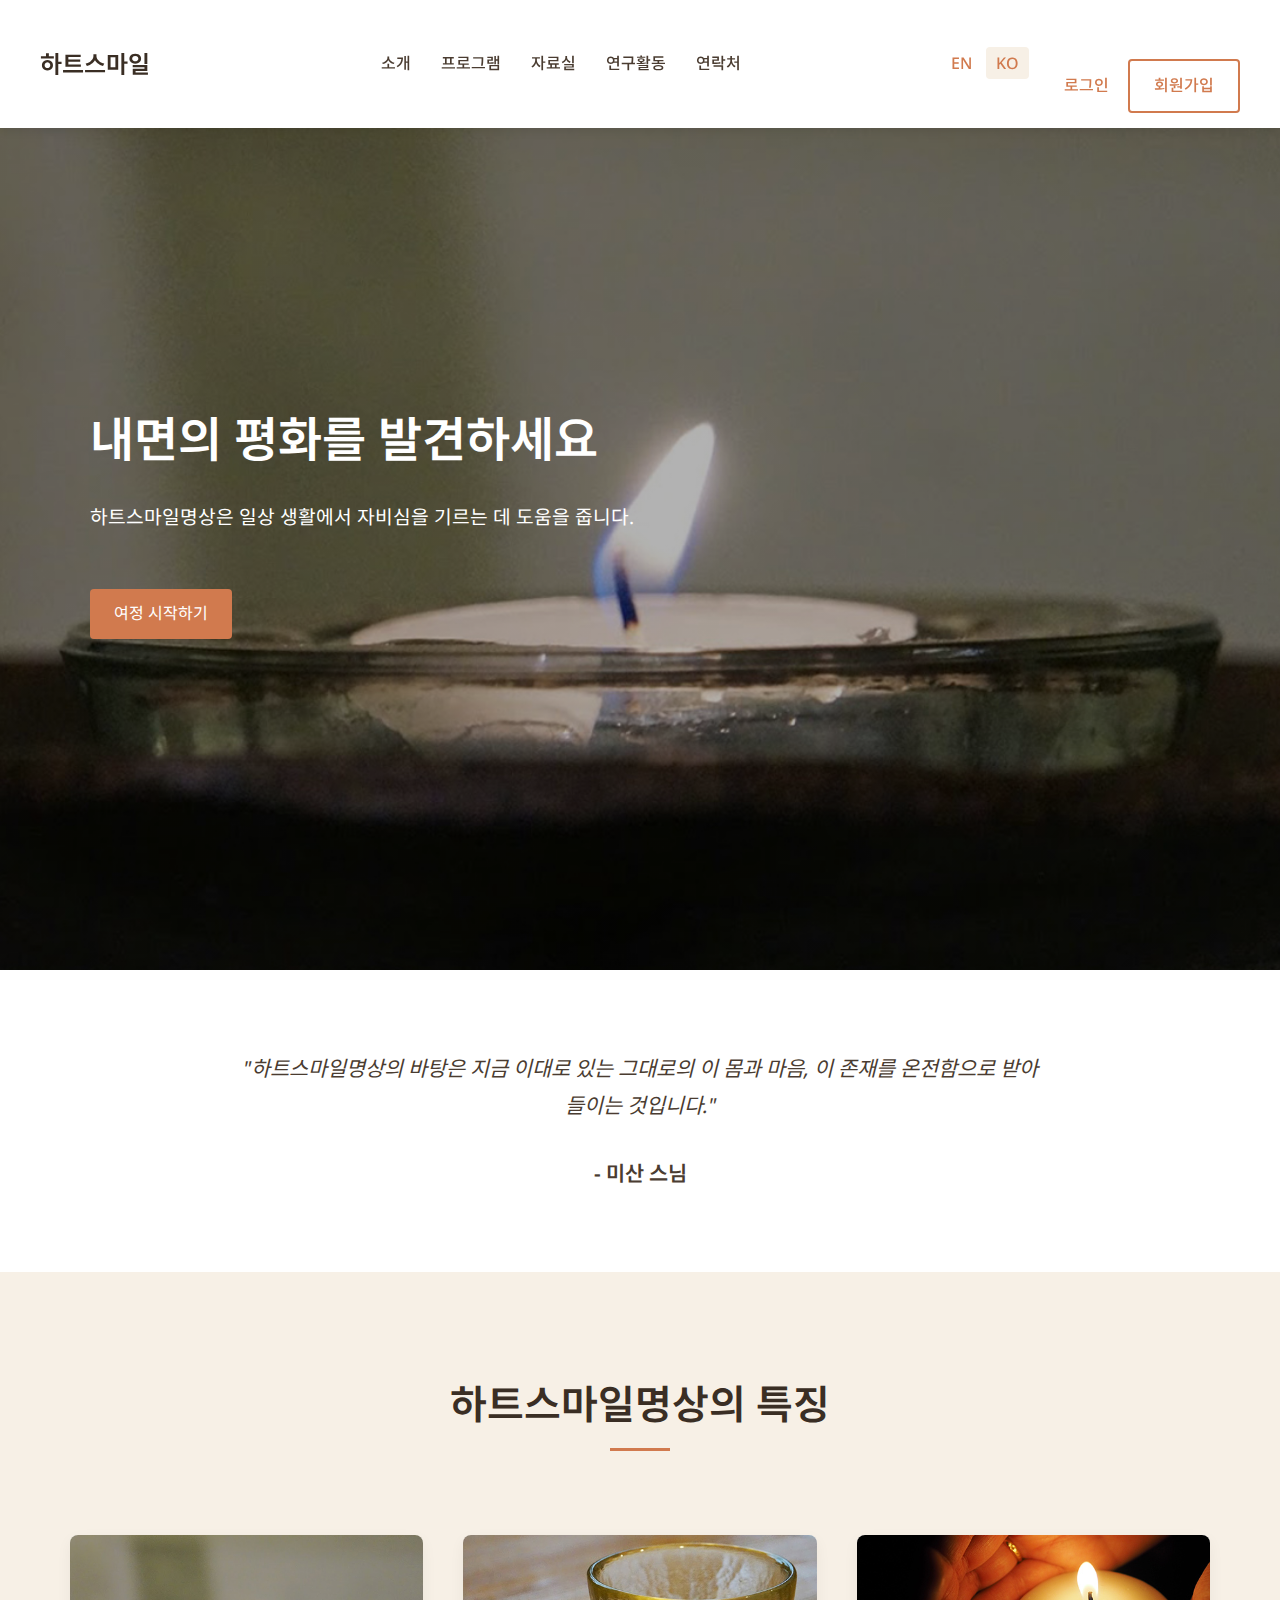
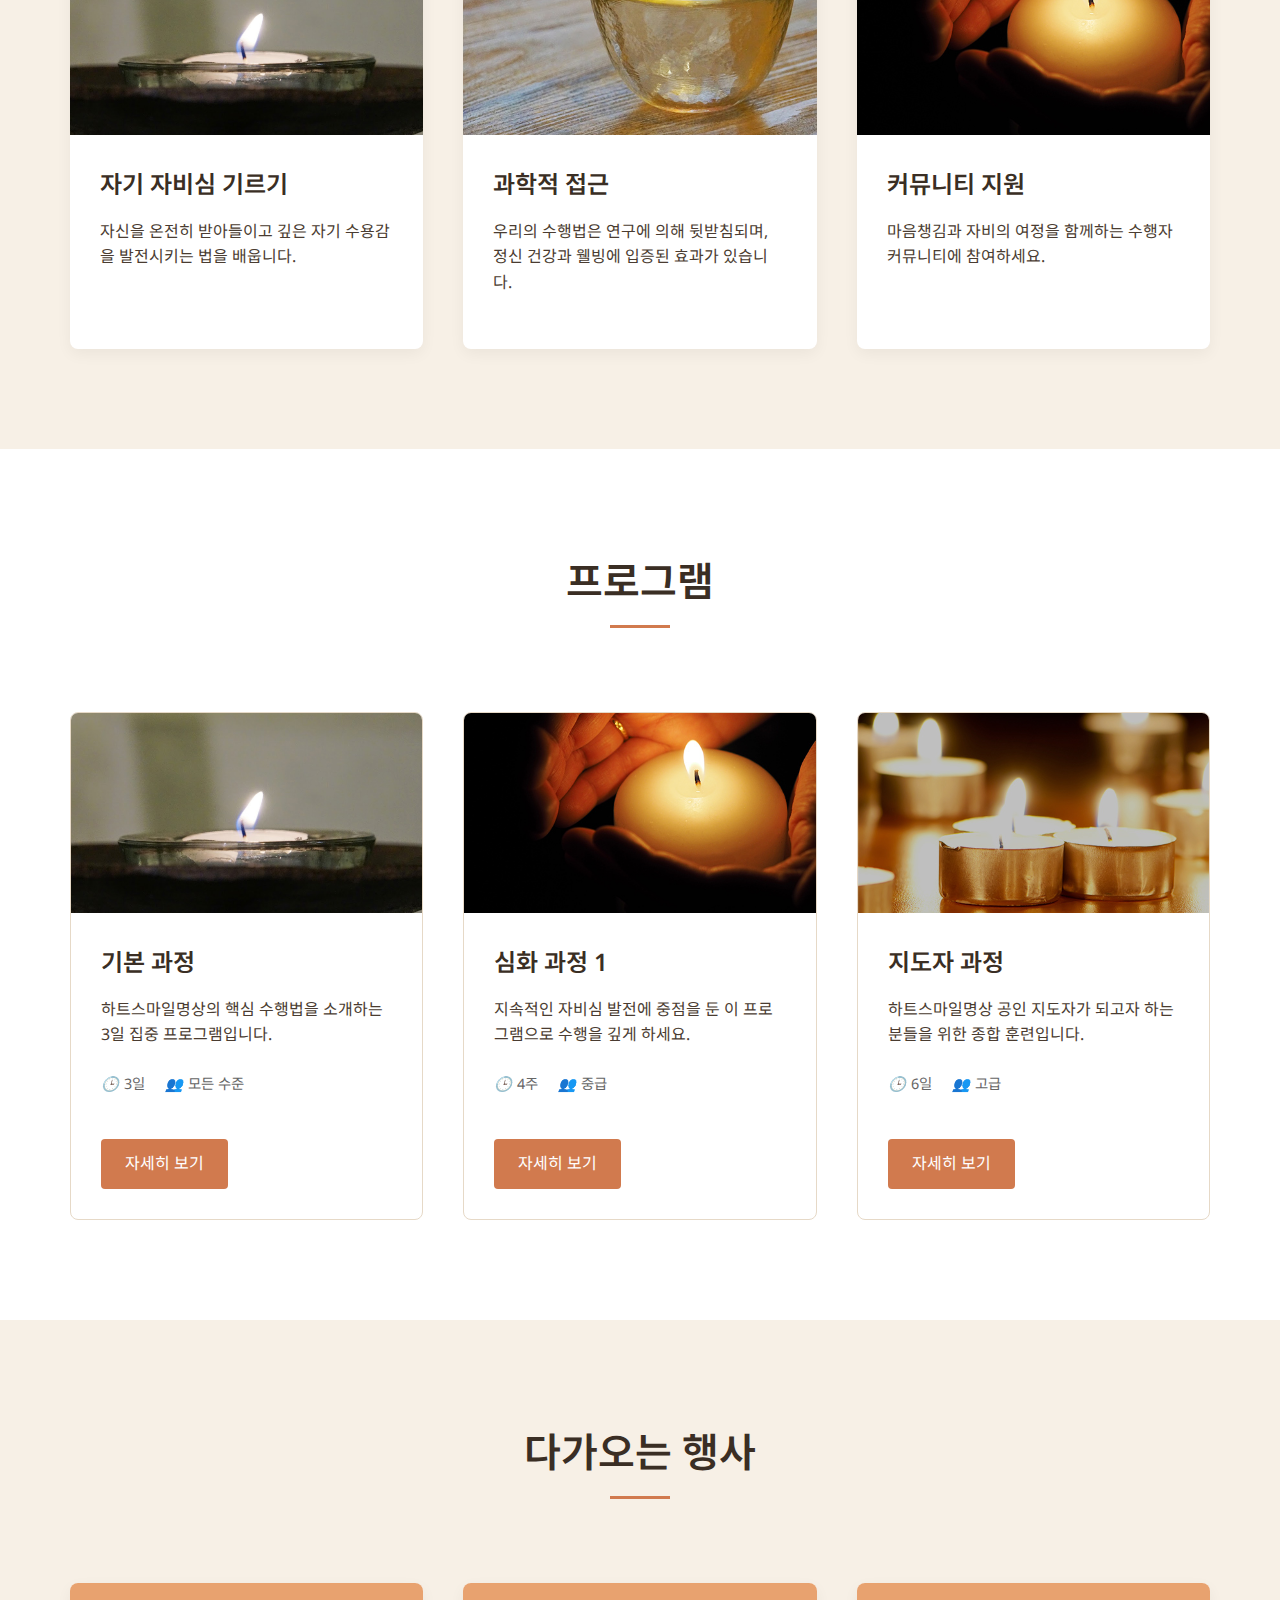
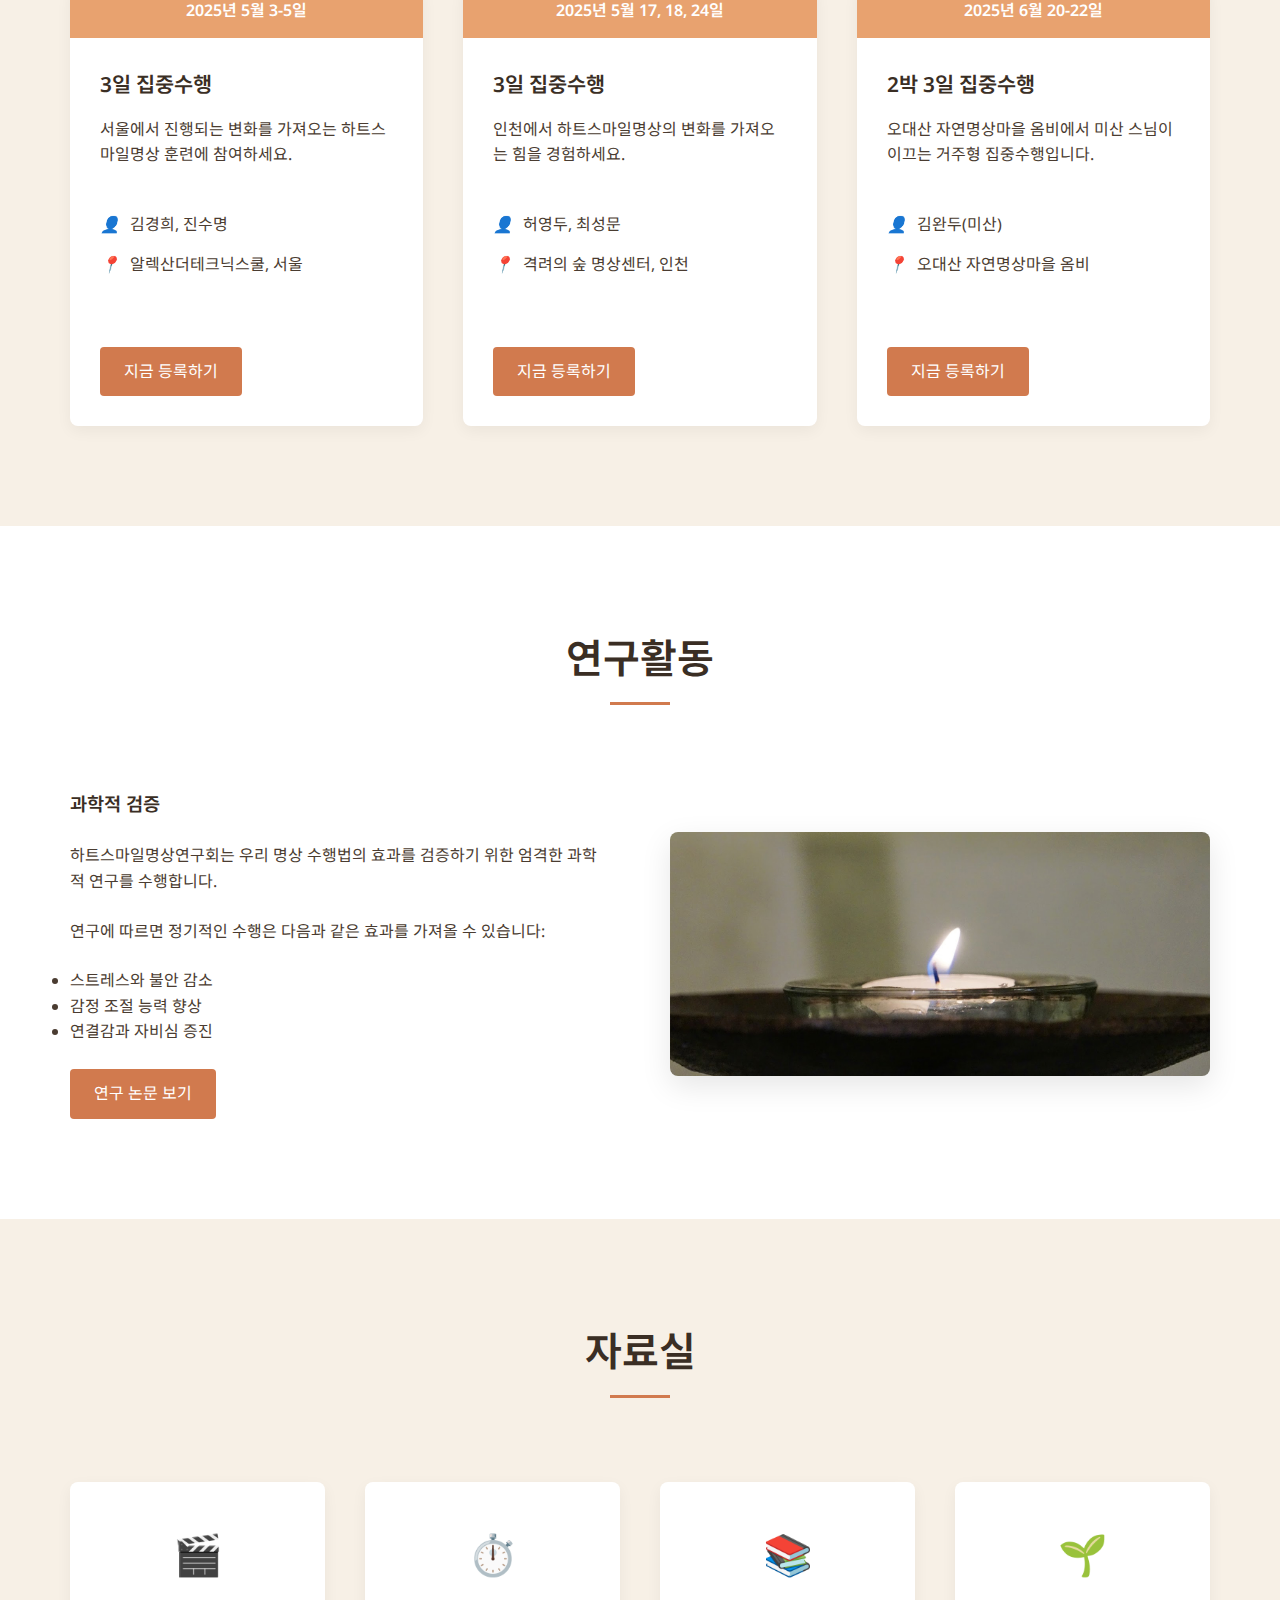
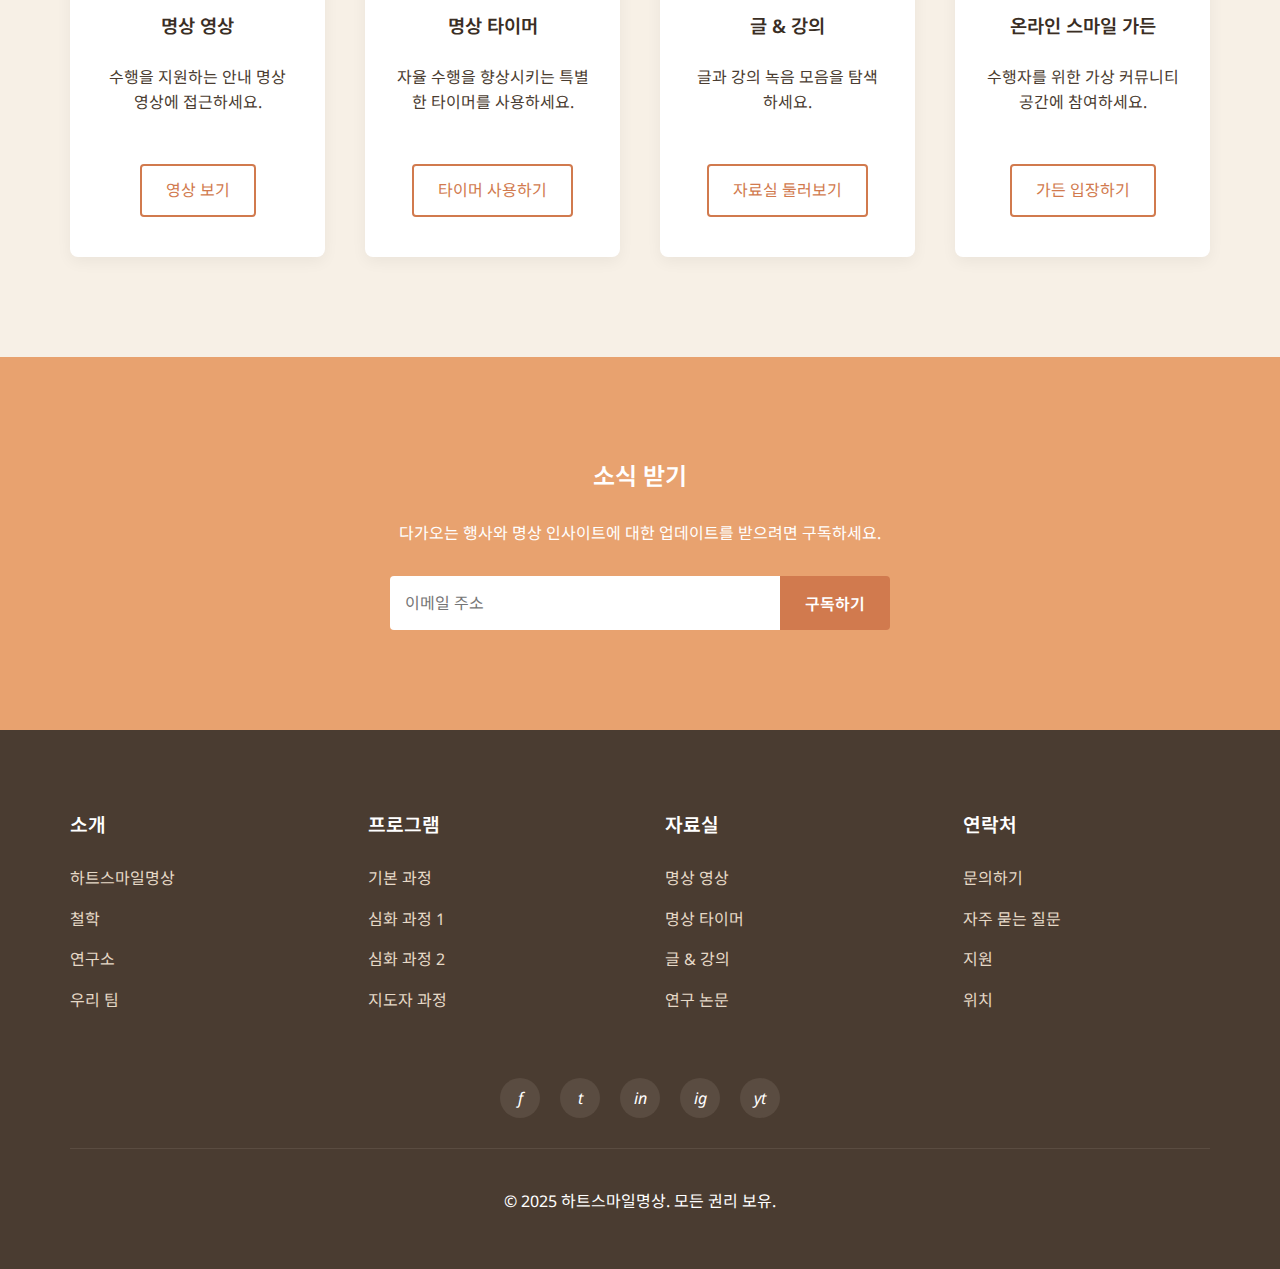
==== index.ko.html @ 2a204573 "initial commit" ====
<!DOCTYPE html>
<html lang="ko">
<head>
    <meta charset="UTF-8">
    <meta name="viewport" content="width=device-width, initial-scale=1.0">
    <title>하트스마일명상</title>
    <link href="https://fonts.googleapis.com/css2?family=Noto+Sans:wght@400;500;600;700&family=Noto+Sans+KR:wght@400;500;600;700&display=swap" rel="stylesheet">
    <link rel="stylesheet" href="css/style.css">
</head>
<body>
    <!-- Header -->
    <header>
        <div class="container header-container">
            <div class="logo">
                <h1>하트스마일</h1>
            </div>
            
            <nav class="nav-main">
                <ul>
                    <li><a href="pages/about/index.ko.html">소개</a></li>
                    <li><a href="pages/programs/index.ko.html">프로그램</a></li>
                    <li><a href="pages/resources/index.ko.html">자료실</a></li>
                    <li><a href="pages/research/index.ko.html">연구활동</a></li>
                    <li><a href="pages/contact/index.ko.html">연락처</a></li>
                </ul>
            </nav>
            
            <div class="header-right">
                <div class="lang-switch">
                    <a href="#" data-lang="en">EN</a>
                    <a href="#" class="active" data-lang="ko">KO</a>
                </div>
                
                <div class="auth-links">
                    <a href="pages/login.ko.html">로그인</a>
                    <a href="pages/register.ko.html" class="btn btn-outline">회원가입</a>
                </div>
            </div>
            
            <div class="mobile-menu-toggle">
                ☰
            </div>
        </div>
    </header>
    
    <!-- Mobile Menu -->
    <div class="mobile-menu">
        <div class="mobile-menu-inner">
            <ul>
                <li><a href="pages/about/index.ko.html">소개</a></li>
                <li><a href="pages/programs/index.ko.html">프로그램</a></li>
                <li><a href="pages/resources/index.ko.html">자료실</a></li>
                <li><a href="pages/research/index.ko.html">연구활동</a></li>
                <li><a href="pages/contact/index.ko.html">연락처</a></li>
            </ul>
            
            <div class="mobile-menu-lang">
                <a href="#" data-lang="en">English</a>
                <a href="#" class="active" data-lang="ko">한국어</a>
            </div>
            
            <div class="mobile-menu-auth">
                <a href="pages/login.ko.html">로그인</a>
                <a href="pages/register.ko.html" class="btn">회원가입</a>
            </div>
        </div>
    </div>
    
    <!-- Hero Section -->
    <section class="hero">
        <div class="container">
            <div class="hero-content">
                <h2>내면의 평화를 발견하세요</h2>
                <p>하트스마일명상은 일상 생활에서 자비심을 기르는 데 도움을 줍니다.</p>
                <a href="pages/programs/index.ko.html" class="btn">여정 시작하기</a>
            </div>
        </div>
    </section>
    
    <!-- Quote Section -->
    <section class="quote-section">
        <div class="container">
            <div class="quote">
                "하트스마일명상의 바탕은 지금 이대로 있는 그대로의 이 몸과 마음, 이 존재를 온전함으로 받아들이는 것입니다."
                <div class="quote-author">- 미산 스님</div>
            </div>
        </div>
    </section>
    
    <!-- Features Section -->
    <section class="features">
        <div class="container">
            <div class="section-title">
                <h2>하트스마일명상의 특징</h2>
            </div>
            
            <div class="features-grid">
                <div class="feature-card">
                    <div class="feature-img" style="background-image: url('images/meditation_group.jpeg');"></div>
                    <div class="feature-content">
                        <h3>자기 자비심 기르기</h3>
                        <p>자신을 온전히 받아들이고 깊은 자기 수용감을 발전시키는 법을 배웁니다.</p>
                    </div>
                </div>
                
                <div class="feature-card">
                    <div class="feature-img" style="background-image: url('images/tea_bowl.jpeg');"></div>
                    <div class="feature-content">
                        <h3>과학적 접근</h3>
                        <p>우리의 수행법은 연구에 의해 뒷받침되며, 정신 건강과 웰빙에 입증된 효과가 있습니다.</p>
                    </div>
                </div>
                
                <div class="feature-card">
                    <div class="feature-img" style="background-image: url('images/candle.jpeg');"></div>
                    <div class="feature-content">
                        <h3>커뮤니티 지원</h3>
                        <p>마음챙김과 자비의 여정을 함께하는 수행자 커뮤니티에 참여하세요.</p>
                    </div>
                </div>
            </div>
        </div>
    </section>
    
    <!-- Programs Section -->
    <section class="programs">
        <div class="container">
            <div class="section-title">
                <h2>프로그램</h2>
            </div>
            
            <div class="program-cards">
                <div class="program-card">
                    <div class="program-img" style="background-image: url('images/meditation_group.jpeg');"></div>
                    <div class="program-content">
                        <h3>기본 과정</h3>
                        <p>하트스마일명상의 핵심 수행법을 소개하는 3일 집중 프로그램입니다.</p>
                        <div class="program-meta">
                            <div><i>🕒</i> 3일</div>
                            <div><i>👥</i> 모든 수준</div>
                        </div>
                        <a href="pages/programs/basic-training.ko.html" class="btn">자세히 보기</a>
                    </div>
                </div>
                
                <div class="program-card">
                    <div class="program-img" style="background-image: url('images/candle.jpeg');"></div>
                    <div class="program-content">
                        <h3>심화 과정 1</h3>
                        <p>지속적인 자비심 발전에 중점을 둔 이 프로그램으로 수행을 깊게 하세요.</p>
                        <div class="program-meta">
                            <div><i>🕒</i> 4주</div>
                            <div><i>👥</i> 중급</div>
                        </div>
                        <a href="pages/programs/advanced-course-1.ko.html" class="btn">자세히 보기</a>
                    </div>
                </div>
                
                <div class="program-card">
                    <div class="program-img" style="background-image: url('images/candles_multiple.jpeg');"></div>
                    <div class="program-content">
                        <h3>지도자 과정</h3>
                        <p>하트스마일명상 공인 지도자가 되고자 하는 분들을 위한 종합 훈련입니다.</p>
                        <div class="program-meta">
                            <div><i>🕒</i> 6일</div>
                            <div><i>👥</i> 고급</div>
                        </div>
                        <a href="pages/programs/teacher-training.ko.html" class="btn">자세히 보기</a>
                    </div>
                </div>
            </div>
        </div>
    </section>
    
    <!-- Upcoming Events Section -->
    <section class="events">
        <div class="container">
            <div class="section-title">
                <h2>다가오는 행사</h2>
            </div>
            
            <div class="event-list">
                <div class="event-card">
                    <div class="event-date">
                        2025년 5월 3-5일
                    </div>
                    <div class="event-content">
                        <h3>3일 집중수행</h3>
                        <p>서울에서 진행되는 변화를 가져오는 하트스마일명상 훈련에 참여하세요.</p>
                        <div class="event-details">
                            <div class="event-detail">
                                <i>👤</i>
                                <span>김경희, 진수명</span>
                            </div>
                            <div class="event-detail">
                                <i>📍</i>
                                <span>알렉산더테크닉스쿨, 서울</span>
                            </div>
                        </div>
                        <div class="event-actions">
                            <a href="pages/programs/register-event.ko.html?event=seoul-may-2025" class="btn">지금 등록하기</a>
                        </div>
                    </div>
                </div>
                
                <div class="event-card">
                    <div class="event-date">
                        2025년 5월 17, 18, 24일
                    </div>
                    <div class="event-content">
                        <h3>3일 집중수행</h3>
                        <p>인천에서 하트스마일명상의 변화를 가져오는 힘을 경험하세요.</p>
                        <div class="event-details">
                            <div class="event-detail">
                                <i>👤</i>
                                <span>허영두, 최성문</span>
                            </div>
                            <div class="event-detail">
                                <i>📍</i>
                                <span>격려의 숲 명상센터, 인천</span>
                            </div>
                        </div>
                        <div class="event-actions">
                            <a href="pages/programs/register-event.ko.html?event=incheon-may-2025" class="btn">지금 등록하기</a>
                        </div>
                    </div>
                </div>
                
                <div class="event-card">
                    <div class="event-date">
                        2025년 6월 20-22일
                    </div>
                    <div class="event-content">
                        <h3>2박 3일 집중수행</h3>
                        <p>오대산 자연명상마을 옴비에서 미산 스님이 이끄는 거주형 집중수행입니다.</p>
                        <div class="event-details">
                            <div class="event-detail">
                                <i>👤</i>
                                <span>김완두(미산)</span>
                            </div>
                            <div class="event-detail">
                                <i>📍</i>
                                <span>오대산 자연명상마을 옴비</span>
                            </div>
                        </div>
                        <div class="event-actions">
                            <a href="pages/programs/register-event.ko.html?event=odaesan-june-2025" class="btn">지금 등록하기</a>
                        </div>
                    </div>
                </div>
            </div>
        </div>
    </section>
    
    <!-- Research Section -->
    <section class="research">
        <div class="container">
            <div class="section-title">
                <h2>연구활동</h2>
            </div>
            
            <div class="research-content">
                <div class="research-text">
                    <h3>과학적 검증</h3>
                    <p>하트스마일명상연구회는 우리 명상 수행법의 효과를 검증하기 위한 엄격한 과학적 연구를 수행합니다.</p>
                    <p>연구에 따르면 정기적인 수행은 다음과 같은 효과를 가져올 수 있습니다:</p>
                    <ul>
                        <li>스트레스와 불안 감소</li>
                        <li>감정 조절 능력 향상</li>
                        <li>연결감과 자비심 증진</li>
                    </ul>
                    <a href="pages/research/papers.ko.html" class="btn">연구 논문 보기</a>
                </div>
                
                <div class="research-image">
                    <img src="images/meditation_group.jpeg" alt="하트스마일명상 연구">
                </div>
            </div>
        </div>
    </section>
    
    <!-- Resources Section -->
    <section class="resources">
        <div class="container">
            <div class="section-title">
                <h2>자료실</h2>
            </div>
            
            <div class="resources-grid">
                <div class="resource-card">
                    <div class="resource-icon">🎬</div>
                    <h3>명상 영상</h3>
                    <p>수행을 지원하는 안내 명상 영상에 접근하세요.</p>
                    <a href="pages/resources/videos.ko.html" class="btn btn-outline">영상 보기</a>
                </div>
                
                <div class="resource-card">
                    <div class="resource-icon">⏱️</div>
                    <h3>명상 타이머</h3>
                    <p>자율 수행을 향상시키는 특별한 타이머를 사용하세요.</p>
                    <a href="pages/resources/timer.ko.html" class="btn btn-outline">타이머 사용하기</a>
                </div>
                
                <div class="resource-card">
                    <div class="resource-icon">📚</div>
                    <h3>글 & 강의</h3>
                    <p>글과 강의 녹음 모음을 탐색하세요.</p>
                    <a href="pages/resources/articles.ko.html" class="btn btn-outline">자료실 둘러보기</a>
                </div>
                
                <div class="resource-card">
                    <div class="resource-icon">🌱</div>
                    <h3>온라인 스마일 가든</h3>
                    <p>수행자를 위한 가상 커뮤니티 공간에 참여하세요.</p>
                    <a href="pages/resources/community.ko.html" class="btn btn-outline">가든 입장하기</a>
                </div>
            </div>
        </div>
    </section>
    
    <!-- Newsletter Section -->
    <section class="newsletter">
        <div class="container">
            <h2>소식 받기</h2>
            <p>다가오는 행사와 명상 인사이트에 대한 업데이트를 받으려면 구독하세요.</p>
            <form class="newsletter-form" action="pages/subscribe.ko.html" method="post">
                <input type="email" name="email" placeholder="이메일 주소" required>
                <button type="submit">구독하기</button>
            </form>
        </div>
    </section>
    
    <!-- Footer -->
    <footer>
        <div class="container">
            <div class="footer-content">
                <div class="footer-column">
                    <h3>소개</h3>
                    <ul>
                        <li><a href="pages/about/index.ko.html">하트스마일명상</a></li>
                        <li><a href="pages/about/philosophy.ko.html">철학</a></li>
                        <li><a href="pages/about/research-institute.ko.html">연구소</a></li>
                        <li><a href="pages/about/team.ko.html">우리 팀</a></li>
                    </ul>
                </div>
                
                <div class="footer-column">
                    <h3>프로그램</h3>
                    <ul>
                        <li><a href="pages/programs/basic-training.ko.html">기본 과정</a></li>
                        <li><a href="pages/programs/advanced-course-1.ko.html">심화 과정 1</a></li>
                        <li><a href="pages/programs/advanced-course-2.ko.html">심화 과정 2</a></li>
                        <li><a href="pages/programs/teacher-training.ko.html">지도자 과정</a></li>
                    </ul>
                </div>
                
                <div class="footer-column">
                    <h3>자료실</h3>
                    <ul>
                        <li><a href="pages/resources/videos.ko.html">명상 영상</a></li>
                        <li><a href="pages/resources/timer.ko.html">명상 타이머</a></li>
                        <li><a href="pages/resources/articles.ko.html">글 & 강의</a></li>
                        <li><a href="pages/research/papers.ko.html">연구 논문</a></li>
                    </ul>
                </div>
                
                <div class="footer-column">
                    <h3>연락처</h3>
                    <ul>
                        <li><a href="pages/contact/index.ko.html">문의하기</a></li>
                        <li><a href="pages/contact/faq.ko.html">자주 묻는 질문</a></li>
                        <li><a href="pages/contact/support.ko.html">지원</a></li>
                        <li><a href="pages/contact/locations.ko.html">위치</a></li>
                    </ul>
                </div>
            </div>
            
            <div class="social-links">
                <a href="#"><i>f</i></a>
                <a href="#"><i>t</i></a>
                <a href="#"><i>in</i></a>
                <a href="#"><i>ig</i></a>
                <a href="#"><i>yt</i></a>
            </div>
            
            <div class="footer-bottom">
                <p>&copy; 2025 하트스마일명상. 모든 권리 보유.</p>
            </div>
        </div>
    </footer>
    
    <script src="js/main.js"></script>
    <script src="js/language-switcher.js"></script>
</body>
</html>
---- css/style.css ----
/* Global Styles */
:root {
    --primary-color: #e8a26f; /* Warmer gold/orange */
    --secondary-color: #fff5e6; /* Warmer cream background */
    --accent-color: #d17a4e; /* Warm terracotta accent */
    --text-color: #4a3c31; /* Warmer brown for text */
    --heading-color: #3a2e24; /* Darker warm brown for headings */
    --light-gray: #f7f0e6; /* Warmer light gray for sections */
    --medium-gray: #e6d9c7; /* Warmer medium gray for borders */
    --white: #ffffff; /* Pure white */
}

* {
    margin: 0;
    padding: 0;
    box-sizing: border-box;
    font-family: 'Noto Sans', 'Noto Sans KR', sans-serif;
}

body {
    background-color: var(--secondary-color);
    color: var(--text-color);
    line-height: 1.6;
}

h1, h2, h3, h4, h5, h6 {
    color: var(--heading-color);
    font-weight: 600;
    margin-bottom: 1.5rem;
}

p {
    margin-bottom: 1.5rem;
}

a {
    color: var(--accent-color);
    text-decoration: none;
    transition: color 0.3s ease;
}

a:hover {
    color: #b05e38; /* Darker shade of accent color */
}

.container {
    width: 100%;
    max-width: 1200px;
    margin: 0 auto;
    padding: 0 30px;
}

.btn {
    display: inline-block;
    padding: 12px 24px;
    background-color: var(--accent-color);
    color: var(--white);
    border: none;
    border-radius: 4px;
    cursor: pointer;
    transition: background-color 0.3s ease;
    margin-top: 1.5rem;
}

.btn:hover {
    background-color: #b05e38; /* Darker shade of accent color */
}

.btn-outline {
    background-color: transparent;
    border: 2px solid var(--accent-color);
    color: var(--accent-color);
}

.btn-outline:hover {
    background-color: var(--accent-color);
    color: var(--white);
}

/* Header Styles */
header {
    background-color: var(--white);
    box-shadow: 0 2px 10px rgba(0, 0, 0, 0.1);
    position: fixed;
    width: 100%;
    top: 0;
    z-index: 1000;
}

.header-container {
    display: flex;
    justify-content: space-between;
    align-items: center;
    padding: 15px 0;
}

.logo {
    display: flex;
    align-items: center;
}

.logo img {
    height: 40px;
    margin-right: 10px;
}

.logo h1 {
    font-size: 1.5rem;
    margin-bottom: 0;
}

.nav-main {
    display: flex;
}

.nav-main ul {
    display: flex;
    list-style: none;
}

.nav-main li {
    margin-left: 30px;
    position: relative;
}

.nav-main a {
    color: var(--text-color);
    font-weight: 500;
    padding: 5px 0;
    position: relative;
}

.nav-main a:after {
    content: '';
    position: absolute;
    width: 0;
    height: 2px;
    bottom: 0;
    left: 0;
    background-color: var(--accent-color);
    transition: width 0.3s ease;
}

.nav-main a:hover:after, .nav-main a.active:after {
    width: 100%;
}

.header-right {
    display: flex;
    align-items: center;
}

.lang-switch {
    margin-right: 20px;
}

.lang-switch a {
    padding: 5px 10px;
    border-radius: 4px;
    font-weight: 500;
}

.lang-switch a.active {
    background-color: var(--light-gray);
}

.auth-links a {
    margin-left: 15px;
    font-weight: 500;
}

.mobile-menu-toggle {
    display: none;
    font-size: 1.5rem;
    cursor: pointer;
}

/* Hero Section */
.hero {
    height: 100vh;
    background-image: linear-gradient(rgba(0, 0, 0, 0.3), rgba(0, 0, 0, 0.3)), url('../images/meditation_group.jpeg');
    background-size: cover;
    background-position: center;
    display: flex;
    align-items: center;
    color: var(--white);
    margin-top: 70px;
}

.hero-content {
    max-width: 700px;
    padding: 0 20px;
}

.hero h2 {
    font-size: 3rem;
    color: var(--white);
    margin-bottom: 1.5rem;
}

.hero p {
    font-size: 1.2rem;
    margin-bottom: 2rem;
}

/* Quote Section */
.quote-section {
    background-color: var(--white);
    padding: 80px 0;
    text-align: center;
}

.quote {
    max-width: 800px;
    margin: 0 auto;
    font-size: 1.3rem;
    font-style: italic;
    line-height: 1.8;
}

.quote-author {
    margin-top: 30px;
    font-weight: 600;
    font-style: normal;
}

/* Features Section */
.features {
    padding: 100px 0;
    background-color: var(--light-gray);
}

.section-title {
    text-align: center;
    margin-bottom: 60px;
}

.section-title h2 {
    font-size: 2.5rem;
    position: relative;
    display: inline-block;
    padding-bottom: 15px;
}

.section-title h2:after {
    content: '';
    position: absolute;
    width: 60px;
    height: 3px;
    background-color: var(--accent-color);
    bottom: 0;
    left: 50%;
    transform: translateX(-50%);
}

.features-grid {
    display: grid;
    grid-template-columns: repeat(auto-fit, minmax(300px, 1fr));
    gap: 40px;
}

.feature-card {
    background-color: var(--white);
    border-radius: 8px;
    overflow: hidden;
    box-shadow: 0 5px 15px rgba(0, 0, 0, 0.05);
    transition: transform 0.3s ease, box-shadow 0.3s ease;
}

.feature-card:hover {
    transform: translateY(-5px);
    box-shadow: 0 10px 25px rgba(0, 0, 0, 0.1);
}

.feature-img {
    height: 200px;
    background-size: cover;
    background-position: center;
}

.feature-content {
    padding: 30px;
}

.feature-content h3 {
    font-size: 1.5rem;
    margin-bottom: 15px;
}

/* Programs Section */
.programs {
    padding: 100px 0;
    background-color: var(--white);
}

.program-cards {
    display: grid;
    grid-template-columns: repeat(auto-fit, minmax(300px, 1fr));
    gap: 40px;
}

.program-card {
    border: 1px solid var(--medium-gray);
    border-radius: 8px;
    overflow: hidden;
    transition: transform 0.3s ease, box-shadow 0.3s ease;
}

.program-card:hover {
    transform: translateY(-5px);
    box-shadow: 0 10px 25px rgba(0, 0, 0, 0.1);
}

.program-img {
    height: 200px;
    background-size: cover;
    background-position: center;
}

.program-content {
    padding: 30px;
}

.program-content h3 {
    font-size: 1.5rem;
    margin-bottom: 15px;
}

.program-meta {
    display: flex;
    margin-top: 20px;
    margin-bottom: 20px;
    color: #666;
    font-size: 0.9rem;
}

.program-meta div {
    margin-right: 20px;
    display: flex;
    align-items: center;
}

.program-meta i {
    margin-right: 5px;
}

/* Upcoming Events */
.events {
    padding: 100px 0;
    background-color: var(--light-gray);
}

.event-list {
    display: grid;
    grid-template-columns: repeat(auto-fit, minmax(300px, 1fr));
    gap: 40px;
}

.event-card {
    background-color: var(--white);
    border-radius: 8px;
    overflow: hidden;
    box-shadow: 0 5px 15px rgba(0, 0, 0, 0.05);
    display: flex;
    flex-direction: column;
}

.event-date {
    background-color: var(--primary-color);
    color: var(--white);
    padding: 15px;
    text-align: center;
    font-weight: 600;
}

.event-content {
    padding: 30px;
    flex-grow: 1;
    display: flex;
    flex-direction: column;
}

.event-content h3 {
    font-size: 1.3rem;
    margin-bottom: 15px;
}

.event-details {
    margin-top: 20px;
    flex-grow: 1;
}

.event-detail {
    display: flex;
    margin-bottom: 15px;
}

.event-detail i {
    margin-right: 10px;
    color: var(--accent-color);
}

.event-actions {
    margin-top: 30px;
}

/* Research Section */
.research {
    padding: 100px 0;
    background-color: var(--white);
}

.research-content {
    display: flex;
    align-items: center;
    gap: 60px;
}

.research-text {
    flex: 1;
}

.research-image {
    flex: 1;
    border-radius: 8px;
    overflow: hidden;
    box-shadow: 0 10px 30px rgba(0, 0, 0, 0.1);
}

.research-image img {
    width: 100%;
    height: auto;
    display: block;
}

/* Resources Section */
.resources {
    padding: 100px 0;
    background-color: var(--light-gray);
}

.resources-grid {
    display: grid;
    grid-template-columns: repeat(auto-fit, minmax(250px, 1fr));
    gap: 40px;
}

.resource-card {
    background-color: var(--white);
    border-radius: 8px;
    padding: 40px 30px;
    text-align: center;
    box-shadow: 0 5px 15px rgba(0, 0, 0, 0.05);
    transition: transform 0.3s ease;
}

.resource-card:hover {
    transform: translateY(-5px);
}

.resource-icon {
    font-size: 2.5rem;
    color: var(--accent-color);
    margin-bottom: 25px;
}

/* Newsletter Section */
.newsletter {
    padding: 100px 0;
    background-color: var(--primary-color);
    color: var(--white);
    text-align: center;
}

.newsletter h2 {
    color: var(--white);
    margin-bottom: 25px;
}

.newsletter-form {
    max-width: 500px;
    margin: 30px auto 0;
    display: flex;
}

.newsletter-form input {
    flex-grow: 1;
    padding: 15px;
    border: none;
    border-radius: 4px 0 0 4px;
    font-size: 1rem;
}

.newsletter-form button {
    padding: 15px 25px;
    background-color: var(--accent-color);
    color: var(--white);
    border: none;
    border-radius: 0 4px 4px 0;
    cursor: pointer;
    font-size: 1rem;
    font-weight: 600;
}

/* Page Header */
.page-header {
    height: 40vh;
    min-height: 300px;
    background-size: cover;
    background-position: center;
    display: flex;
    align-items: center;
    justify-content: center;
    color: var(--white);
    margin-top: 70px;
    position: relative;
}

.page-header::before {
    content: '';
    position: absolute;
    top: 0;
    left: 0;
    width: 100%;
    height: 100%;
    background-color: rgba(0, 0, 0, 0.4);
}

.page-header-content {
    position: relative;
    z-index: 1;
    text-align: center;
}

.page-header h1 {
    font-size: 3rem;
    color: var(--white);
    margin-bottom: 1rem;
}

.breadcrumbs {
    display: flex;
    justify-content: center;
    list-style: none;
}

.breadcrumbs li {
    margin: 0 5px;
}

.breadcrumbs a {
    color: var(--white);
}

/* Content Section */
.content-section {
    padding: 80px 0;
}

.content-section.bg-light {
    background-color: var(--light-gray);
}

.content-section.bg-white {
    background-color: var(--white);
}

.content-grid {
    display: grid;
    grid-template-columns: repeat(auto-fit, minmax(300px, 1fr));
    gap: 40px;
}

.content-card {
    background-color: var(--white);
    border-radius: 8px;
    overflow: hidden;
    box-shadow: 0 5px 15px rgba(0, 0, 0, 0.05);
}

.content-img {
    height: 200px;
    background-size: cover;
    background-position: center;
}

.content-text {
    padding: 30px;
}

.content-text h3 {
    font-size: 1.5rem;
    margin-bottom: 15px;
}

/* Two Column Layout */
.two-column {
    display: flex;
    gap: 60px;
    align-items: flex-start;
}

.two-column-content {
    flex: 2;
}

.two-column-sidebar {
    flex: 1;
}

/* Sidebar */
.sidebar {
    background-color: var(--white);
    border-radius: 8px;
    padding: 30px;
    box-shadow: 0 5px 15px rgba(0, 0, 0, 0.05);
}

.sidebar h3 {
    font-size: 1.3rem;
    margin-bottom: 20px;
    padding-bottom: 10px;
    border-bottom: 1px solid var(--medium-gray);
}

.sidebar-menu {
    list-style: none;
}

.sidebar-menu li {
    margin-bottom: 10px;
}

.sidebar-menu a {
    display: block;
    padding: 8px 0;
    color: var(--text-color);
    transition: color 0.3s ease;
}

.sidebar-menu a:hover, .sidebar-menu a.active {
    color: var(--accent-color);
}

/* Contact Form */
.contact-form {
    background-color: var(--white);
    border-radius: 8px;
    padding: 40px;
    box-shadow: 0 5px 15px rgba(0, 0, 0, 0.05);
}

.form-group {
    margin-bottom: 20px;
}

.form-group label {
    display: block;
    margin-bottom: 8px;
    font-weight: 500;
}

.form-control {
    width: 100%;
    padding: 12px;
    border: 1px solid var(--medium-gray);
    border-radius: 4px;
    font-size: 1rem;
}

textarea.form-control {
    min-height: 150px;
    resize: vertical;
}

/* Footer */
footer {
    background-color: #4a3c31;
    color: var(--white);
    padding: 80px 0 30px;
}

.footer-content {
    display: grid;
    grid-template-columns: repeat(auto-fit, minmax(200px, 1fr));
    gap: 50px;
    margin-bottom: 50px;
}

.footer-column h3 {
    color: var(--white);
    margin-bottom: 25px;
    font-size: 1.2rem;
}

.footer-column ul {
    list-style: none;
}

.footer-column li {
    margin-bottom: 15px;
}

.footer-column a {
    color: #e6d9c7;
}

.footer-column a:hover {
    color: var(--primary-color);
}

.footer-bottom {
    text-align: center;
    padding-top: 40px;
    border-top: 1px solid #5a4c41;
}

.social-links {
    display: flex;
    justify-content: center;
    margin-bottom: 30px;
}

.social-links a {
    display: inline-flex;
    align-items: center;
    justify-content: center;
    width: 40px;
    height: 40px;
    border-radius: 50%;
    background-color: #5a4c41;
    color: var(--white);
    margin: 0 10px;
    transition: background-color 0.3s ease;
}

.social-links a:hover {
    background-color: var(--accent-color);
}

/* Meditation Timer */
.timer-container {
    background-color: var(--white);
    border-radius: 8px;
    padding: 40px;
    box-shadow: 0 5px 15px rgba(0, 0, 0, 0.05);
    text-align: center;
    max-width: 600px;
    margin: 0 auto;
}

.timer-display {
    font-size: 4rem;
    font-weight: 700;
    margin: 30px 0;
    color: var(--accent-color);
}

.timer-controls {
    display: flex;
    justify-content: center;
    gap: 20px;
    margin-bottom: 30px;
}

.timer-settings {
    margin-top: 40px;
    padding-top: 30px;
    border-top: 1px solid var(--medium-gray);
}

.timer-settings h3 {
    margin-bottom: 20px;
}

.settings-grid {
    display: grid;
    grid-template-columns: repeat(auto-fit, minmax(150px, 1fr));
    gap: 20px;
}

.setting-card {
    background-color: var(--light-gray);
    padding: 15px;
    border-radius: 8px;
    cursor: pointer;
    transition: background-color 0.3s ease;
}

.setting-card:hover, .setting-card.active {
    background-color: var(--medium-gray);
}

.setting-card h4 {
    margin-bottom: 5px;
}

/* Login/Register Forms */
.auth-container {
    max-width: 500px;
    margin: 120px auto 80px;
    background-color: var(--white);
    border-radius: 8px;
    padding: 40px;
    box-shadow: 0 5px 15px rgba(0, 0, 0, 0.05);
}

.auth-container h2 {
    text-align: center;
    margin-bottom: 30px;
}

.auth-links {
    text-align: center;
    margin-top: 20px;
}

/* Responsive Styles */
@media (max-width: 992px) {
    .nav-main {
        display: none;
    }
    
    .mobile-menu-toggle {
        display: block;
    }
    
    .hero h2 {
        font-size: 2.5rem;
    }
    
    .research-content, .two-column {
        flex-direction: column;
    }
    
    .research-image {
        order: -1;
    }
}

@media (max-width: 768px) {
    .container {
        padding: 0 40px;
    }
    
    .header-right {
        display: none;
    }
    
    .hero h2 {
        font-size: 2rem;
    }
    
    .hero p {
        font-size: 1rem;
    }
    
    .quote {
        font-size: 1.1rem;
    }
    
    .section-title h2 {
        font-size: 2rem;
    }
    
    .newsletter-form {
        flex-direction: column;
    }
    
    .newsletter-form input {
        border-radius: 4px;
        margin-bottom: 15px;
    }
    
    .newsletter-form button {
        border-radius: 4px;
    }
    
    .feature-content, 
    .program-content, 
    .event-content {
        padding: 25px;
    }
    
    .page-header h1 {
        font-size: 2.2rem;
    }
}

/* Mobile Menu */
.mobile-menu {
    position: fixed;
    top: 70px;
    left: 0;
    width: 100%;
    height: 0;
    background-color: var(--white);
    overflow: hidden;
    transition: height 0.3s ease;
    z-index: 999;
    box-shadow: 0 5px 10px rgba(0, 0, 0, 0.1);
}

.mobile-menu.active {
    height: calc(100vh - 70px);
    overflow-y: auto;
}

.mobile-menu-inner {
    padding: 30px;
}

.mobile-menu ul {
    list-style: none;
}

.mobile-menu li {
    margin-bottom: 15px;
}

.mobile-menu a {
    display: block;
    padding: 10px 0;
    font-size: 1.2rem;
    color: var(--text-color);
    border-bottom: 1px solid var(--light-gray);
}

.mobile-menu-lang {
    display: flex;
    margin: 20px 0;
}

.mobile-menu-lang a {
    padding: 8px 15px;
    margin-right: 10px;
    border: 1px solid var(--medium-gray);
    border-radius: 4px;
    font-size: 1rem;
}

.mobile-menu-lang a.active {
    background-color: var(--light-gray);
}

.mobile-menu-auth {
    margin-top: 30px;
}

.mobile-menu-auth a {
    display: inline-block;
    margin-right: 15px;
    border: none;
}
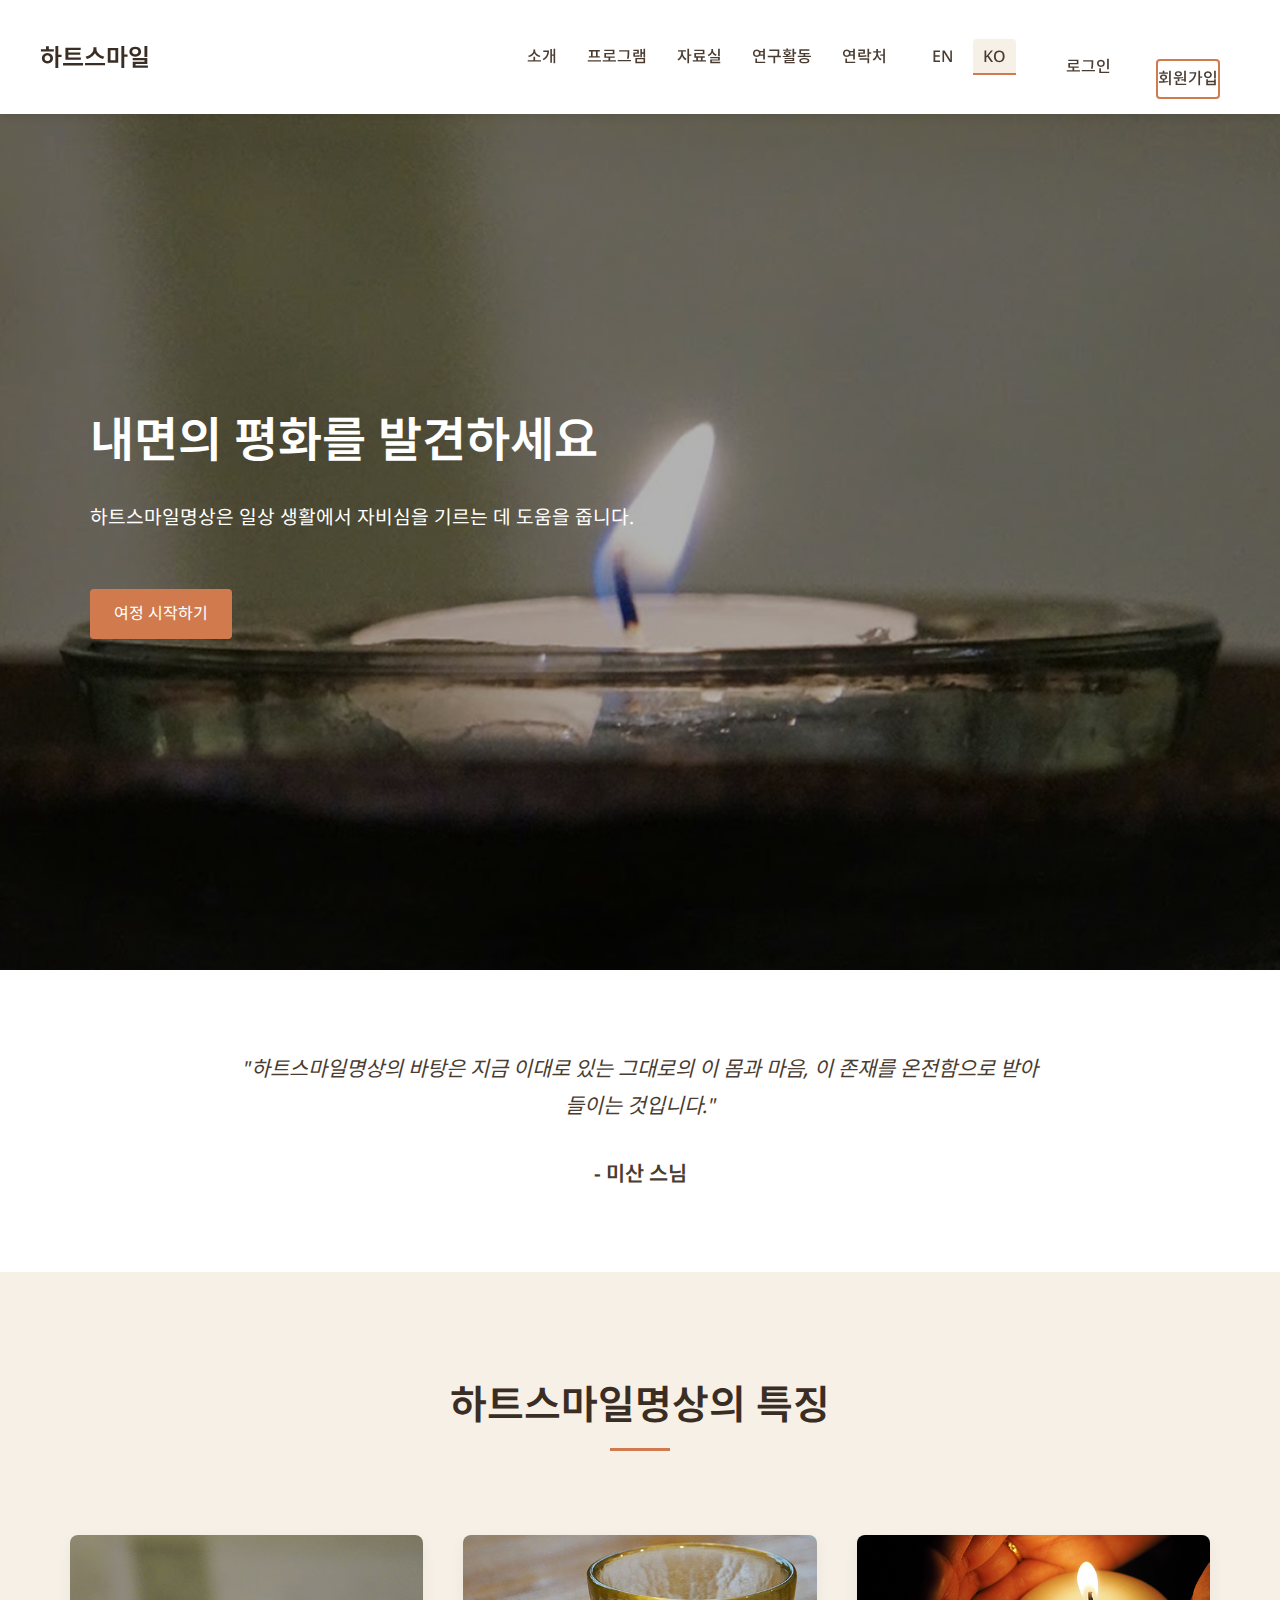
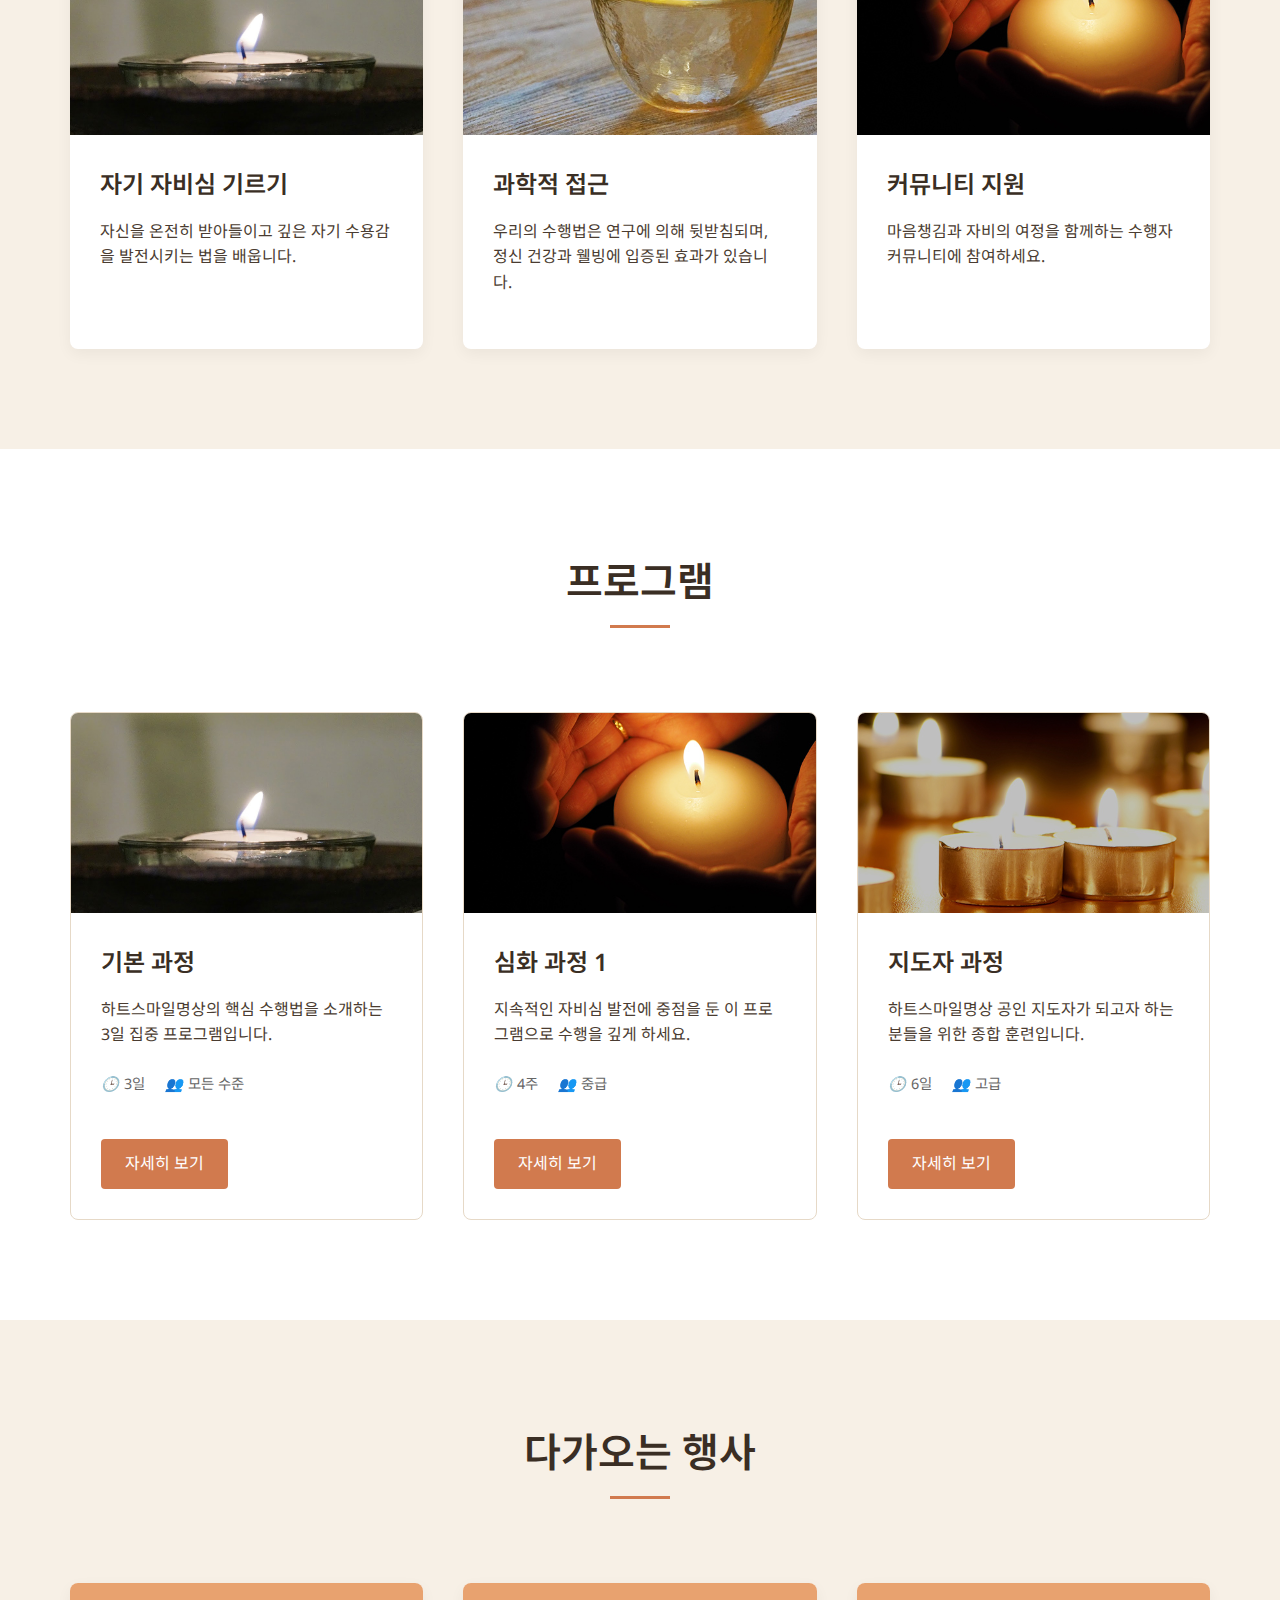
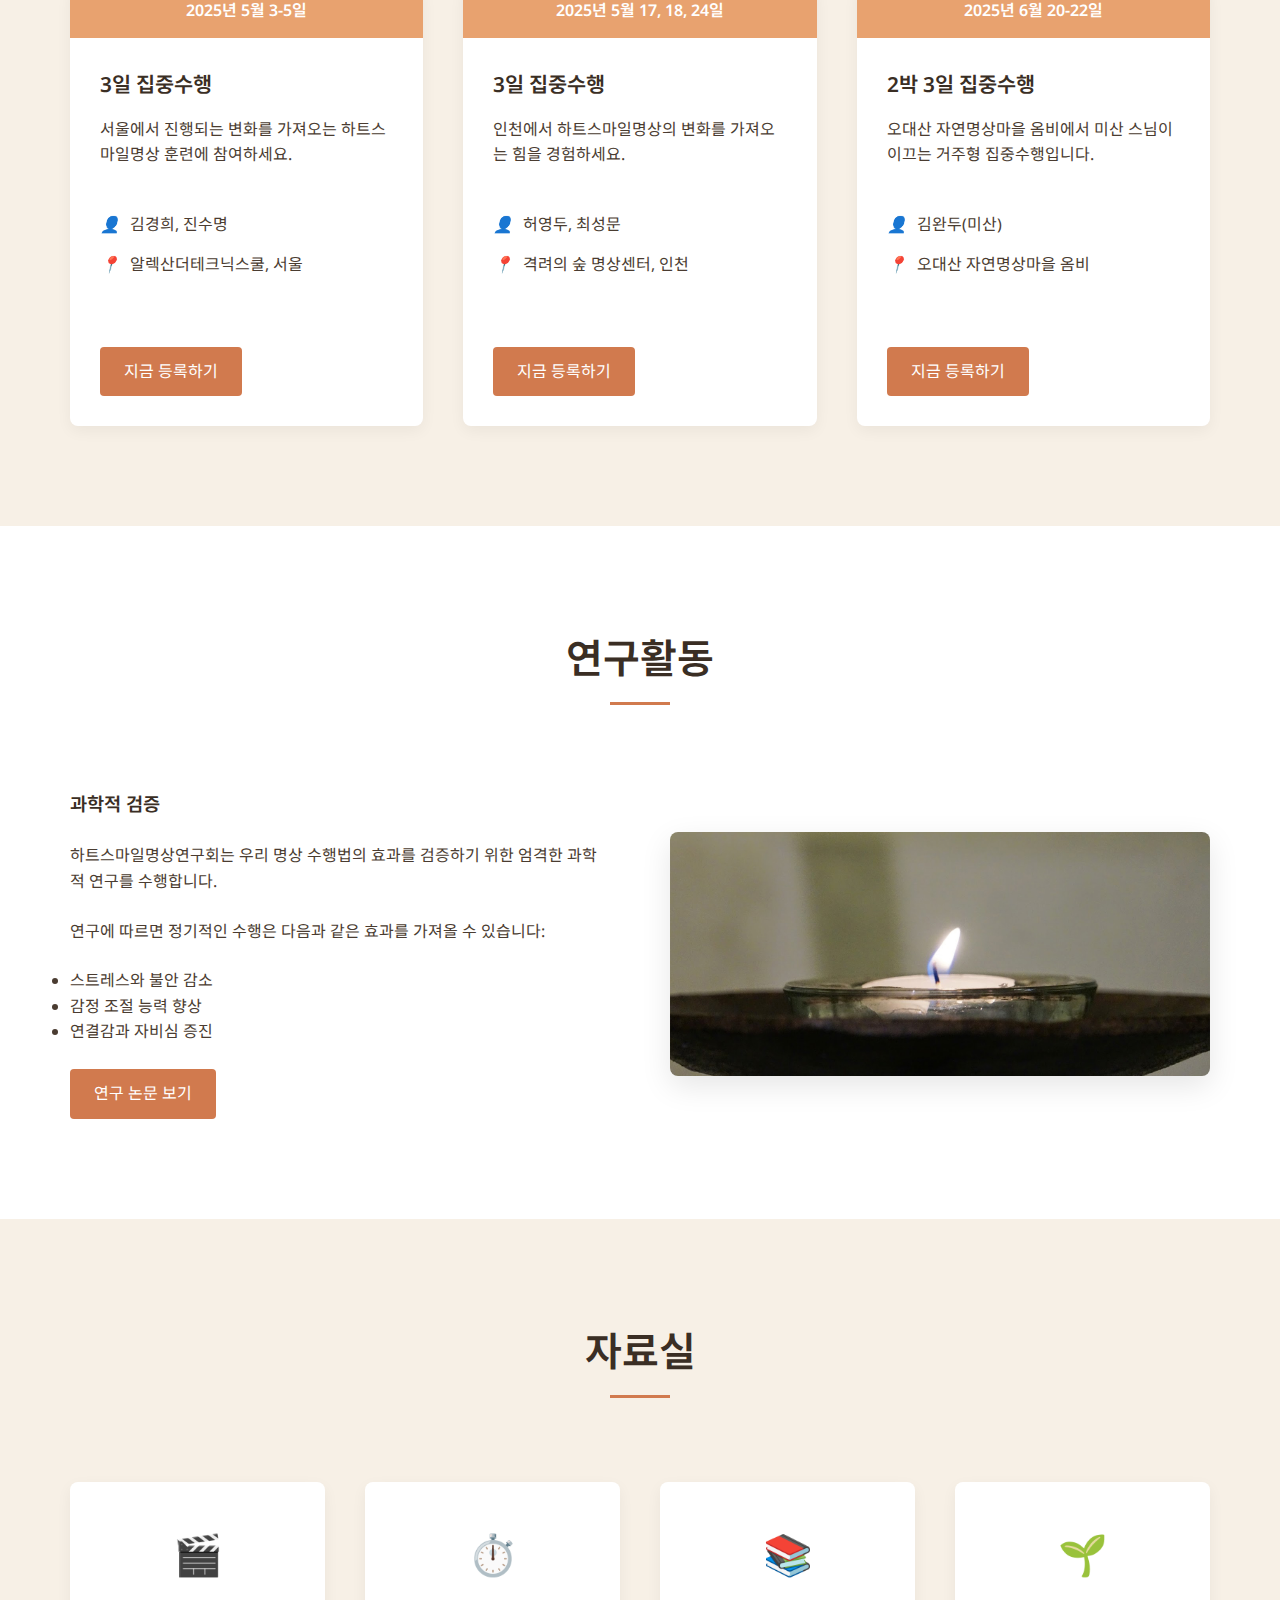
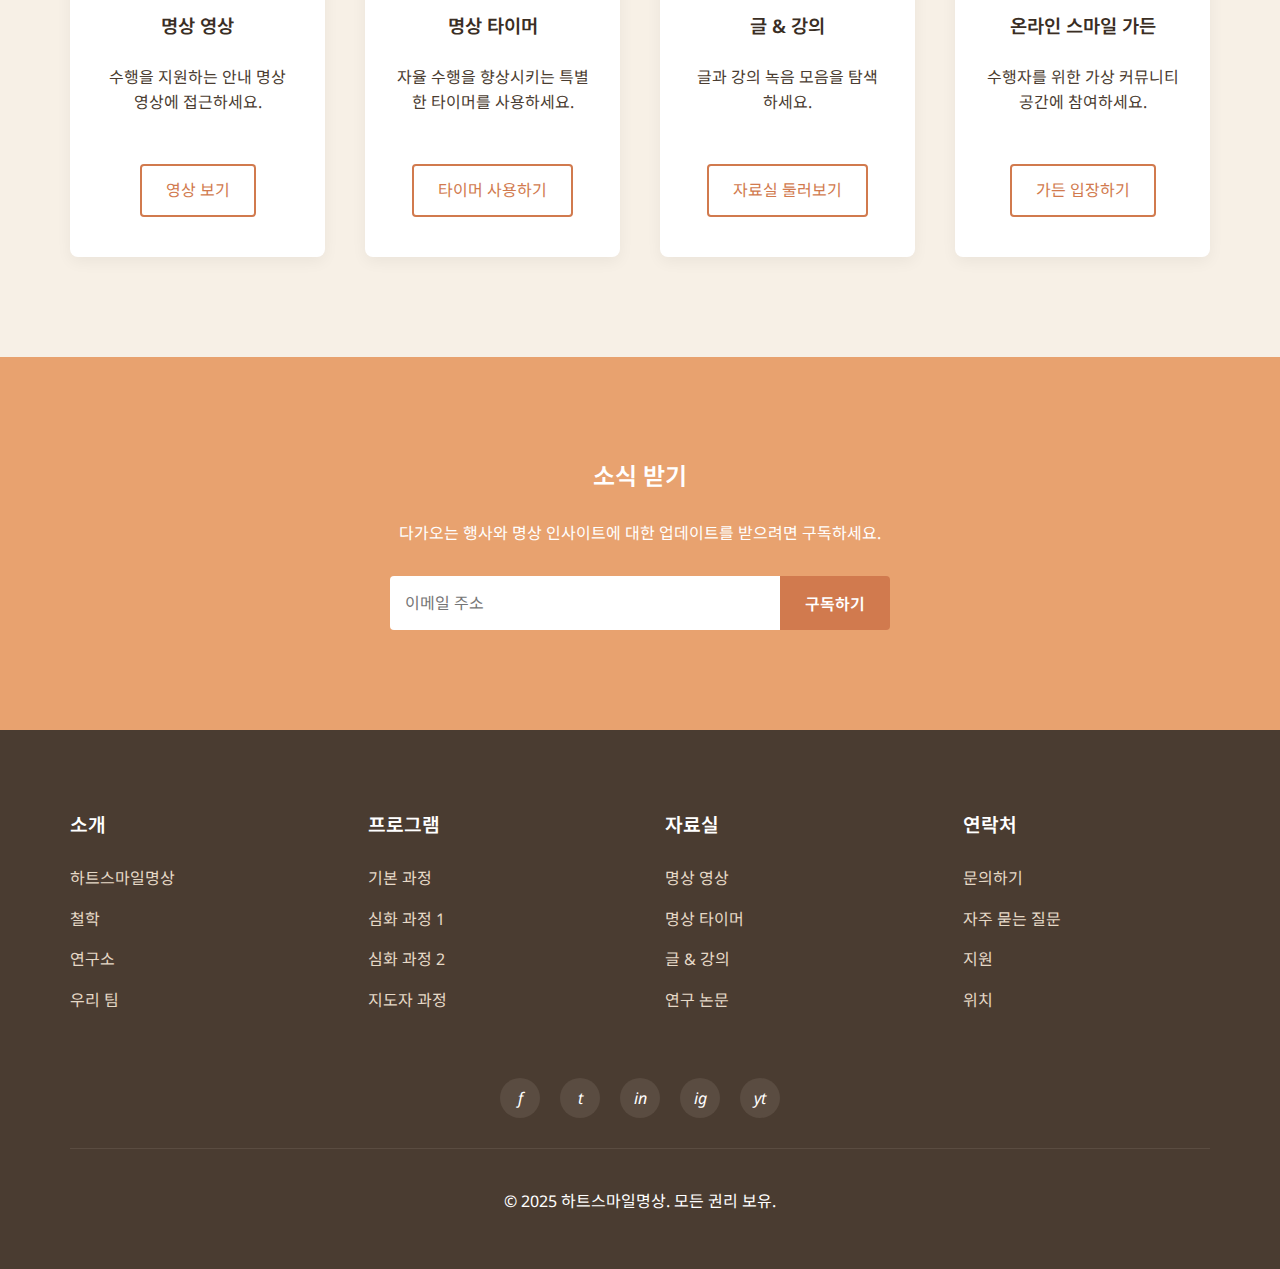
==== commit 26752fb2: "bugfix" ====
--- a/index.ko.html
+++ b/index.ko.html
@@ -15,26 +15,26 @@
                 <h1>하트스마일</h1>
             </div>
             
-            <nav class="nav-main">
-                <ul>
-                    <li><a href="pages/about/index.ko.html">소개</a></li>
-                    <li><a href="pages/programs/index.ko.html">프로그램</a></li>
-                    <li><a href="pages/resources/index.ko.html">자료실</a></li>
-                    <li><a href="pages/research/index.ko.html">연구활동</a></li>
-                    <li><a href="pages/contact/index.ko.html">연락처</a></li>
-                </ul>
-            </nav>
-            
-            <div class="header-right">
-                <div class="lang-switch">
-                    <a href="#" data-lang="en">EN</a>
-                    <a href="#" class="active" data-lang="ko">KO</a>
-                </div>
-                
-                <div class="auth-links">
-                    <a href="pages/login.ko.html">로그인</a>
-                    <a href="pages/register.ko.html" class="btn btn-outline">회원가입</a>
-                </div>
+            <div class="nav-container">
+                <nav class="nav-main">
+                    <ul>
+                        <li><a href="pages/about/index.ko.html">소개</a></li>
+                        <li><a href="pages/programs/index.ko.html">프로그램</a></li>
+                        <li><a href="pages/resources/index.ko.html">자료실</a></li>
+                        <li><a href="pages/research/index.ko.html">연구활동</a></li>
+                        <li><a href="pages/contact/index.ko.html">연락처</a></li>
+                        <li class="lang-switch">
+                            <a href="index.html" data-lang="en">EN</a>
+                            <a href="index.ko.html" class="active" data-lang="ko">KO</a>
+                        </li>
+                        <li class="auth-links">
+                            <a href="pages/login.ko.html">로그인</a>
+                        </li>
+                        <li class="auth-links">
+                            <a href="pages/register.ko.html" class="btn btn-outline">회원가입</a>
+                        </li>
+                    </ul>
+                </nav>
             </div>
             
             <div class="mobile-menu-toggle">
@@ -55,8 +55,8 @@
             </ul>
             
             <div class="mobile-menu-lang">
-                <a href="#" data-lang="en">English</a>
-                <a href="#" class="active" data-lang="ko">한국어</a>
+                <a href="index.html" data-lang="en">English</a>
+                <a href="index.ko.html" class="active" data-lang="ko">한국어</a>
             </div>
             
             <div class="mobile-menu-auth">
--- a/css/style.css
+++ b/css/style.css
@@ -1,4 +1,4 @@
-/* Global Styles */
+/* Updated CSS to fix navigation alignment issues */
 :root {
     --primary-color: #e8a26f; /* Warmer gold/orange */
     --secondary-color: #fff5e6; /* Warmer cream background */
@@ -77,7 +77,7 @@
     color: var(--white);
 }
 
-/* Header Styles */
+/* Header Styles - UPDATED FOR ALIGNMENT */
 header {
     background-color: var(--white);
     box-shadow: 0 2px 10px rgba(0, 0, 0, 0.1);
@@ -109,13 +109,23 @@
     margin-bottom: 0;
 }
 
+/* UPDATED: Navigation styles for better alignment */
+.nav-container {
+    display: flex;
+    align-items: center;
+    justify-content: flex-end;
+    flex-grow: 1;
+}
+
 .nav-main {
     display: flex;
+    margin-right: 20px;
 }
 
 .nav-main ul {
     display: flex;
     list-style: none;
+    align-items: center;
 }
 
 .nav-main li {
@@ -145,23 +155,28 @@
     width: 100%;
 }
 
-.header-right {
-    display: flex;
-    align-items: center;
-}
-
+/* UPDATED: Language and auth links now part of main navigation */
 .lang-switch {
-    margin-right: 20px;
+    display: flex;
+    align-items: center;
+    margin-left: 20px;
 }
 
 .lang-switch a {
     padding: 5px 10px;
     border-radius: 4px;
     font-weight: 500;
+    margin: 0 5px;
 }
 
 .lang-switch a.active {
     background-color: var(--light-gray);
+}
+
+.auth-links {
+    display: flex;
+    align-items: center;
+    margin-left: 20px;
 }
 
 .auth-links a {
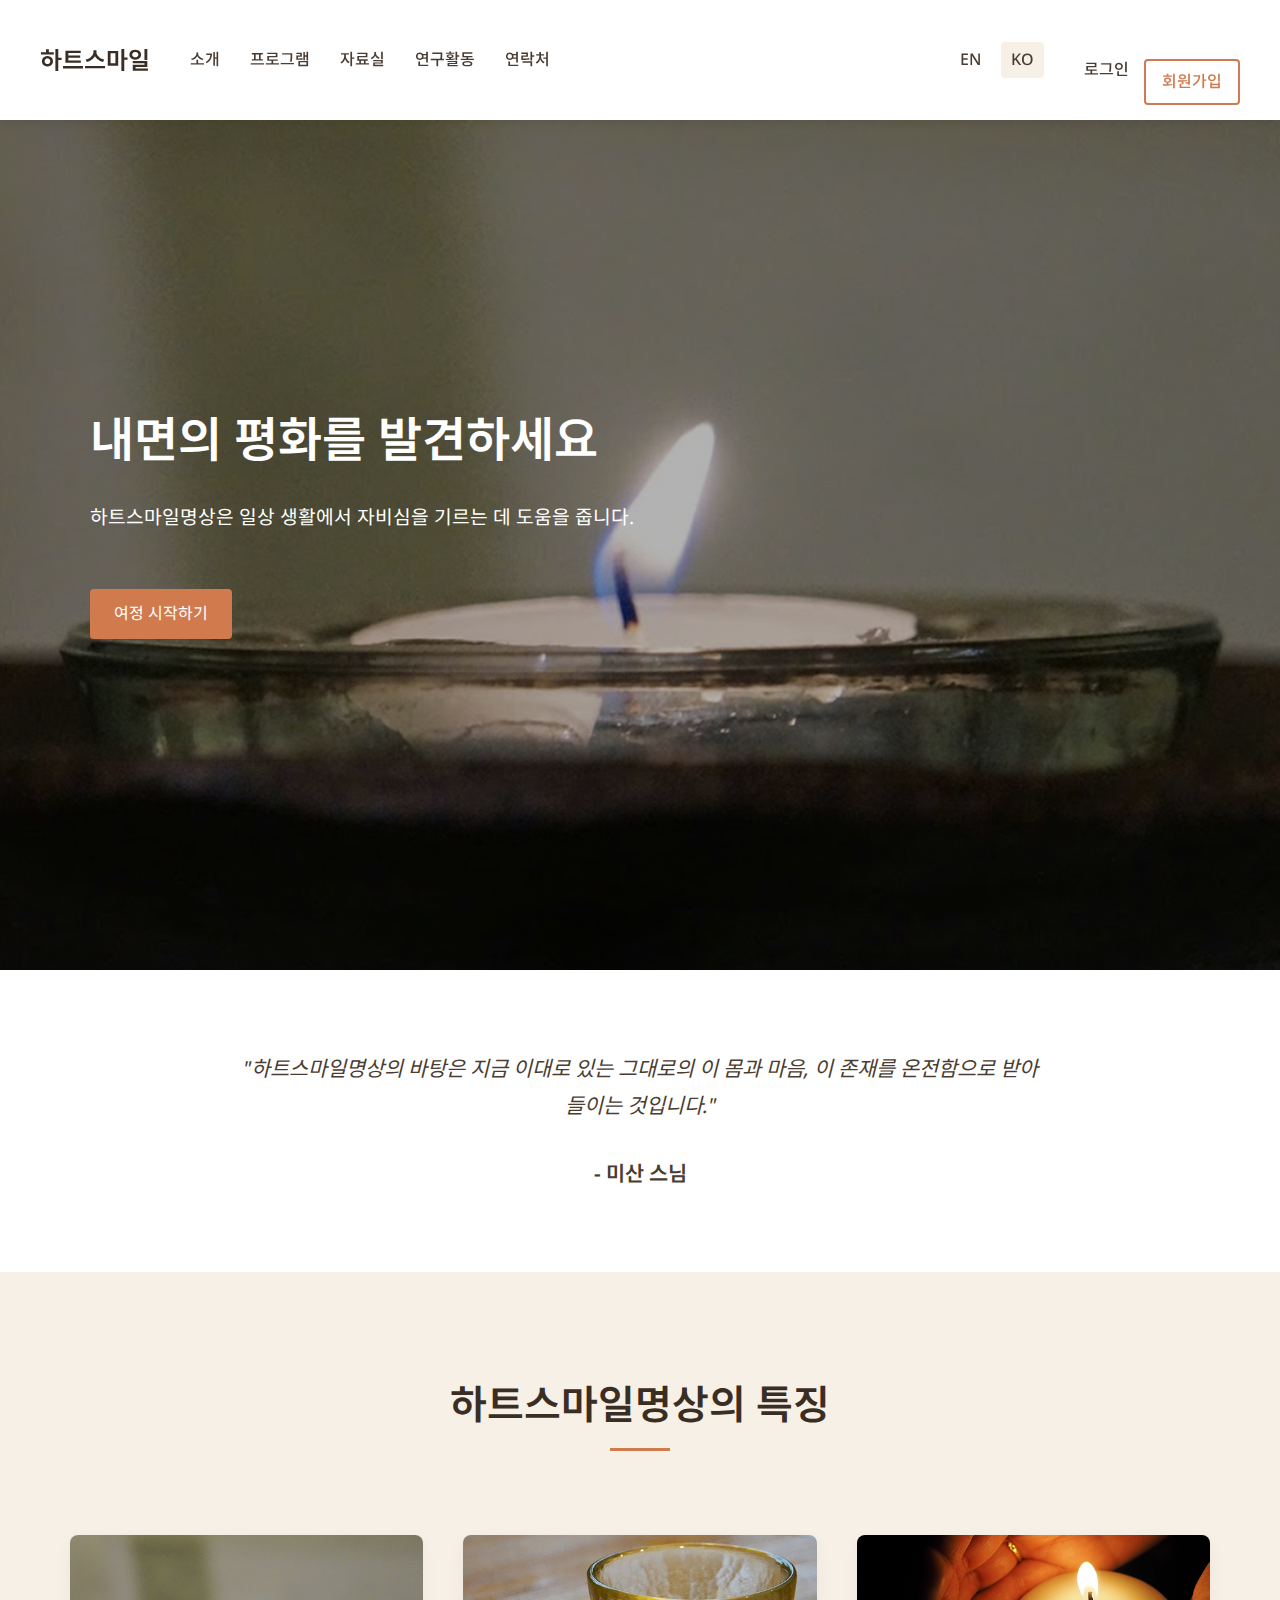
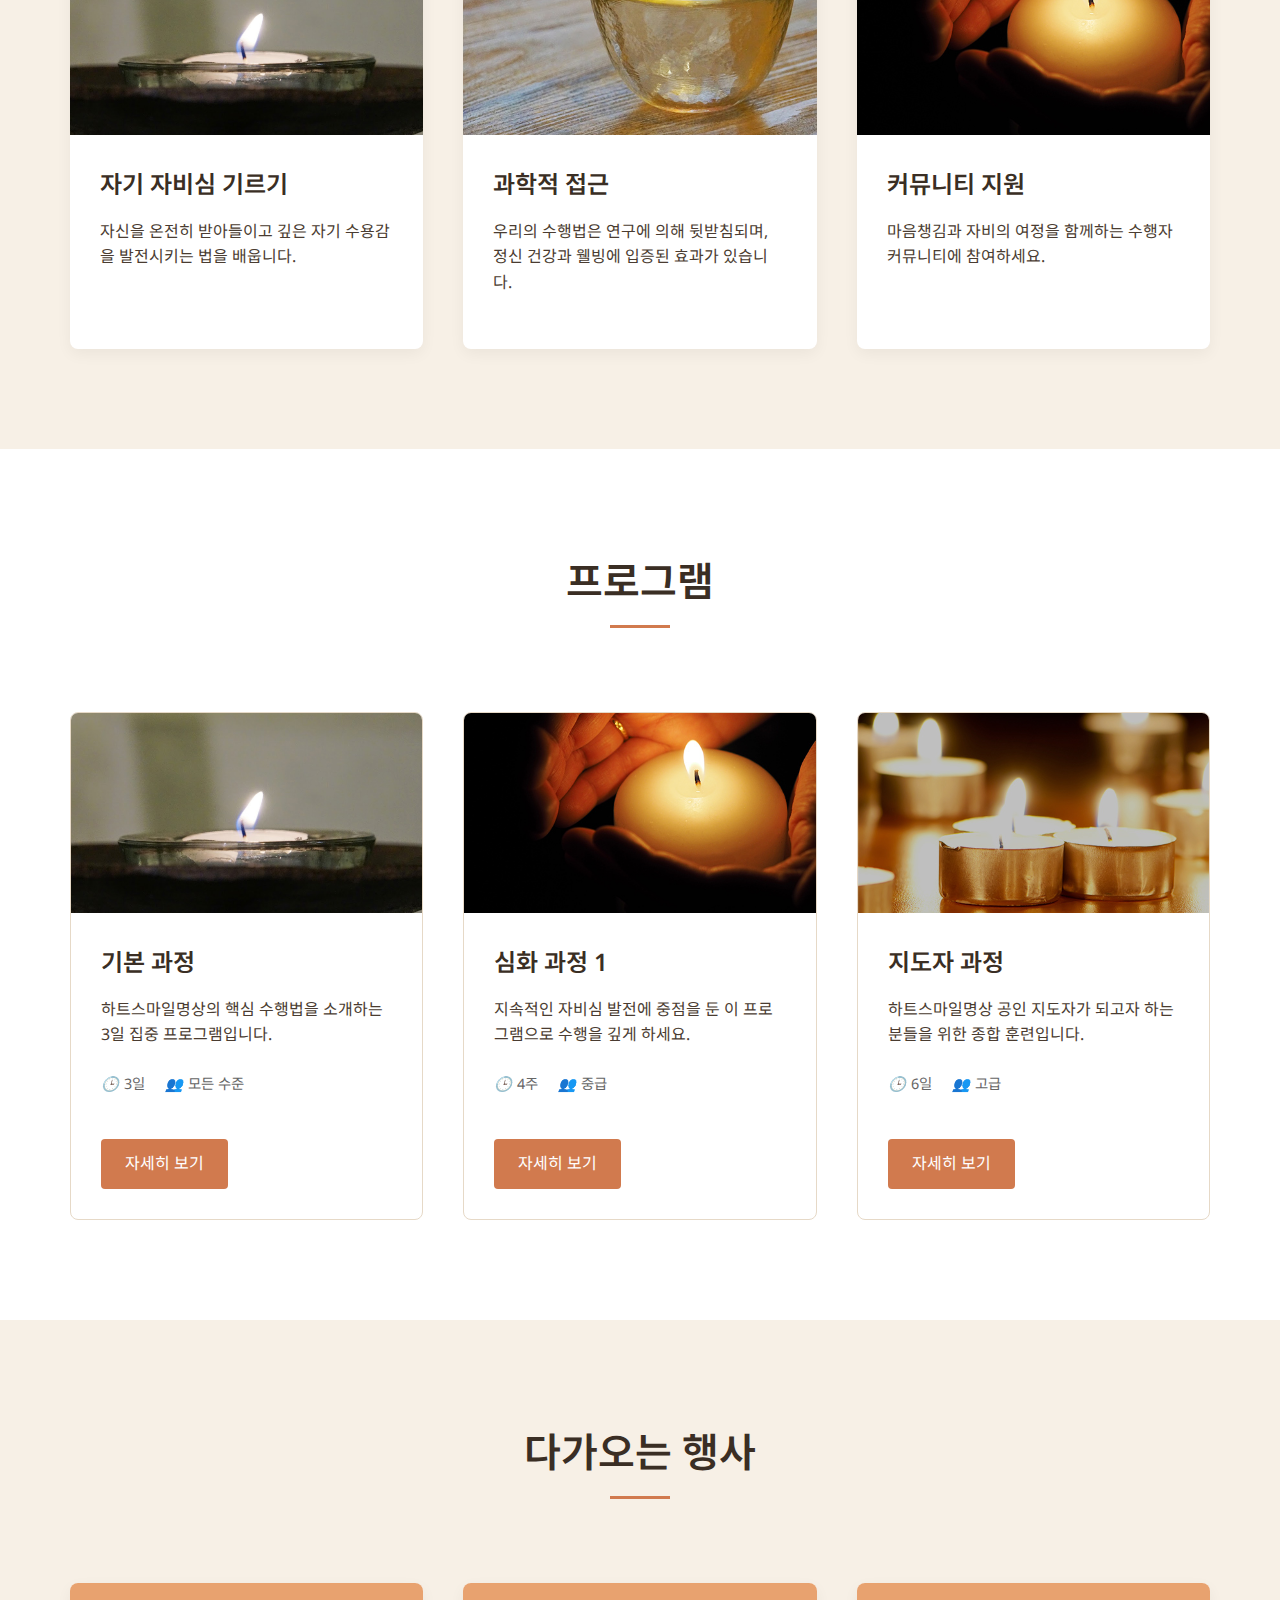
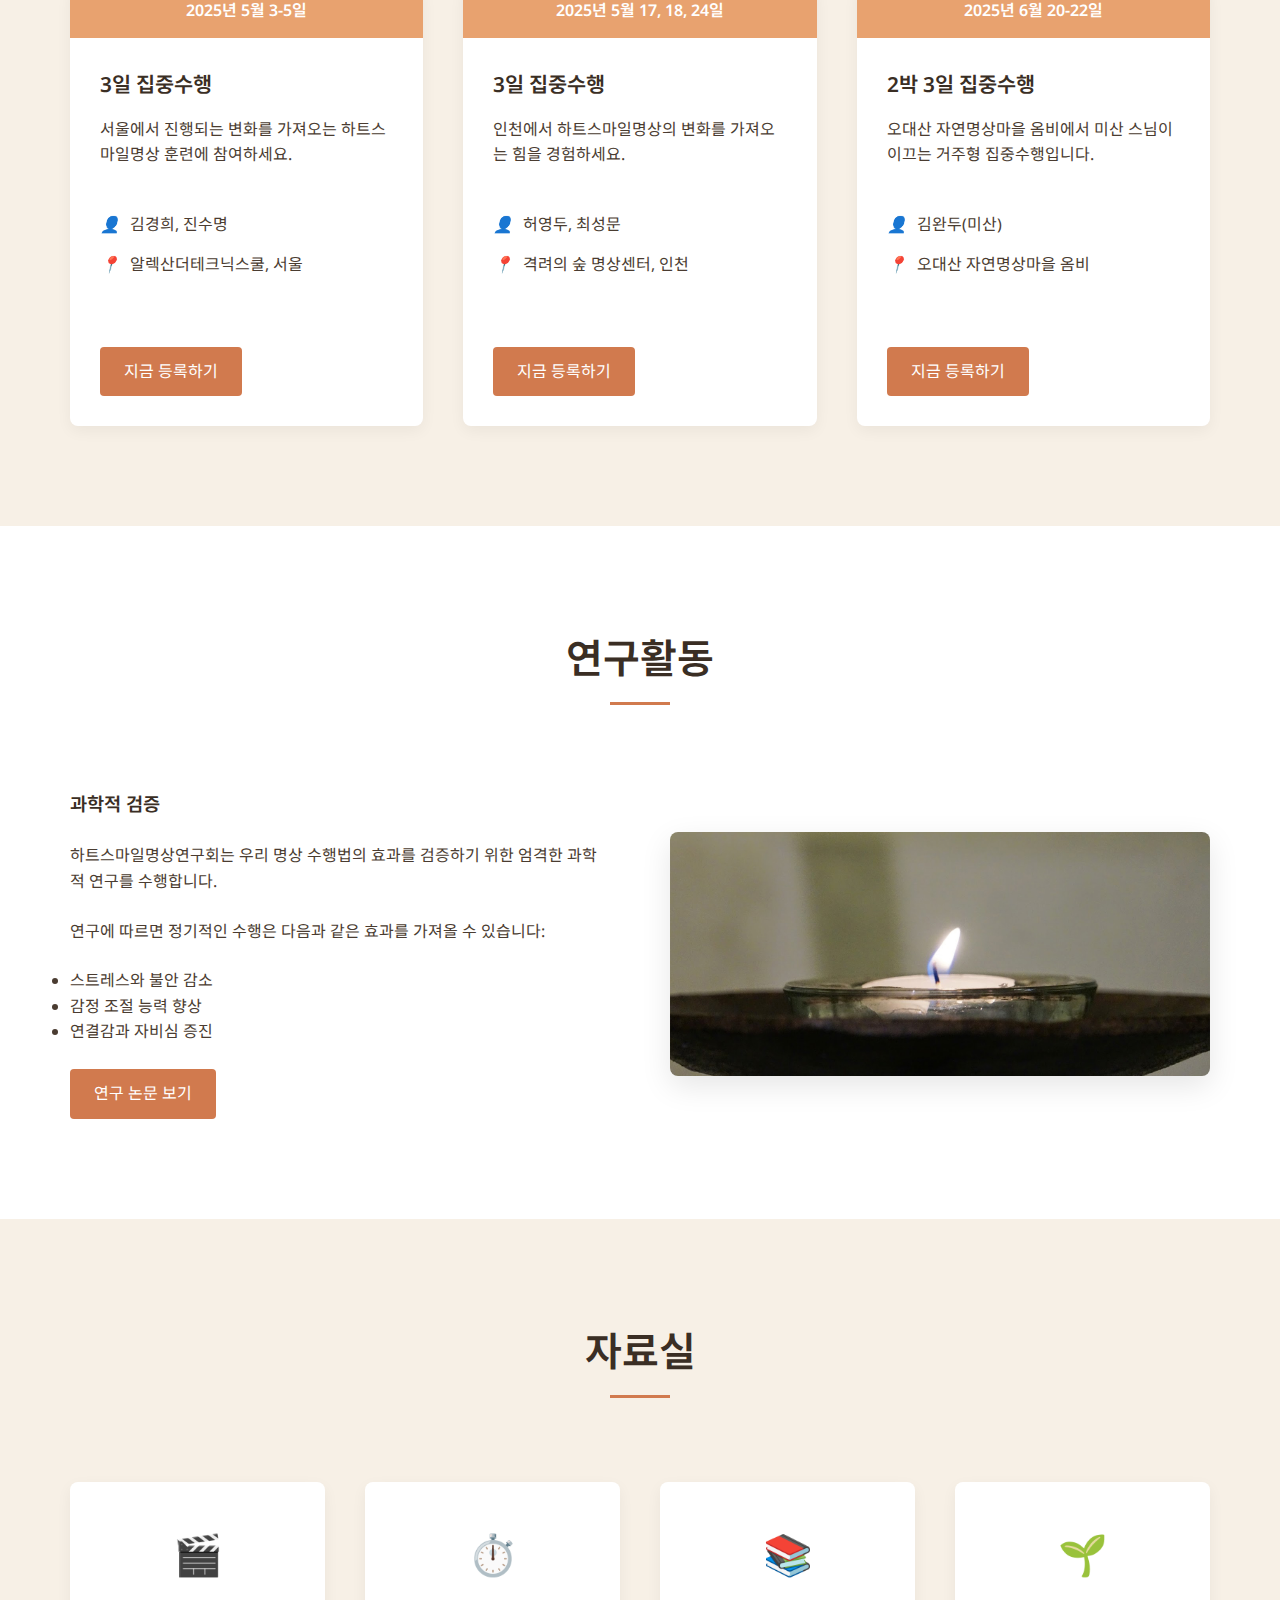
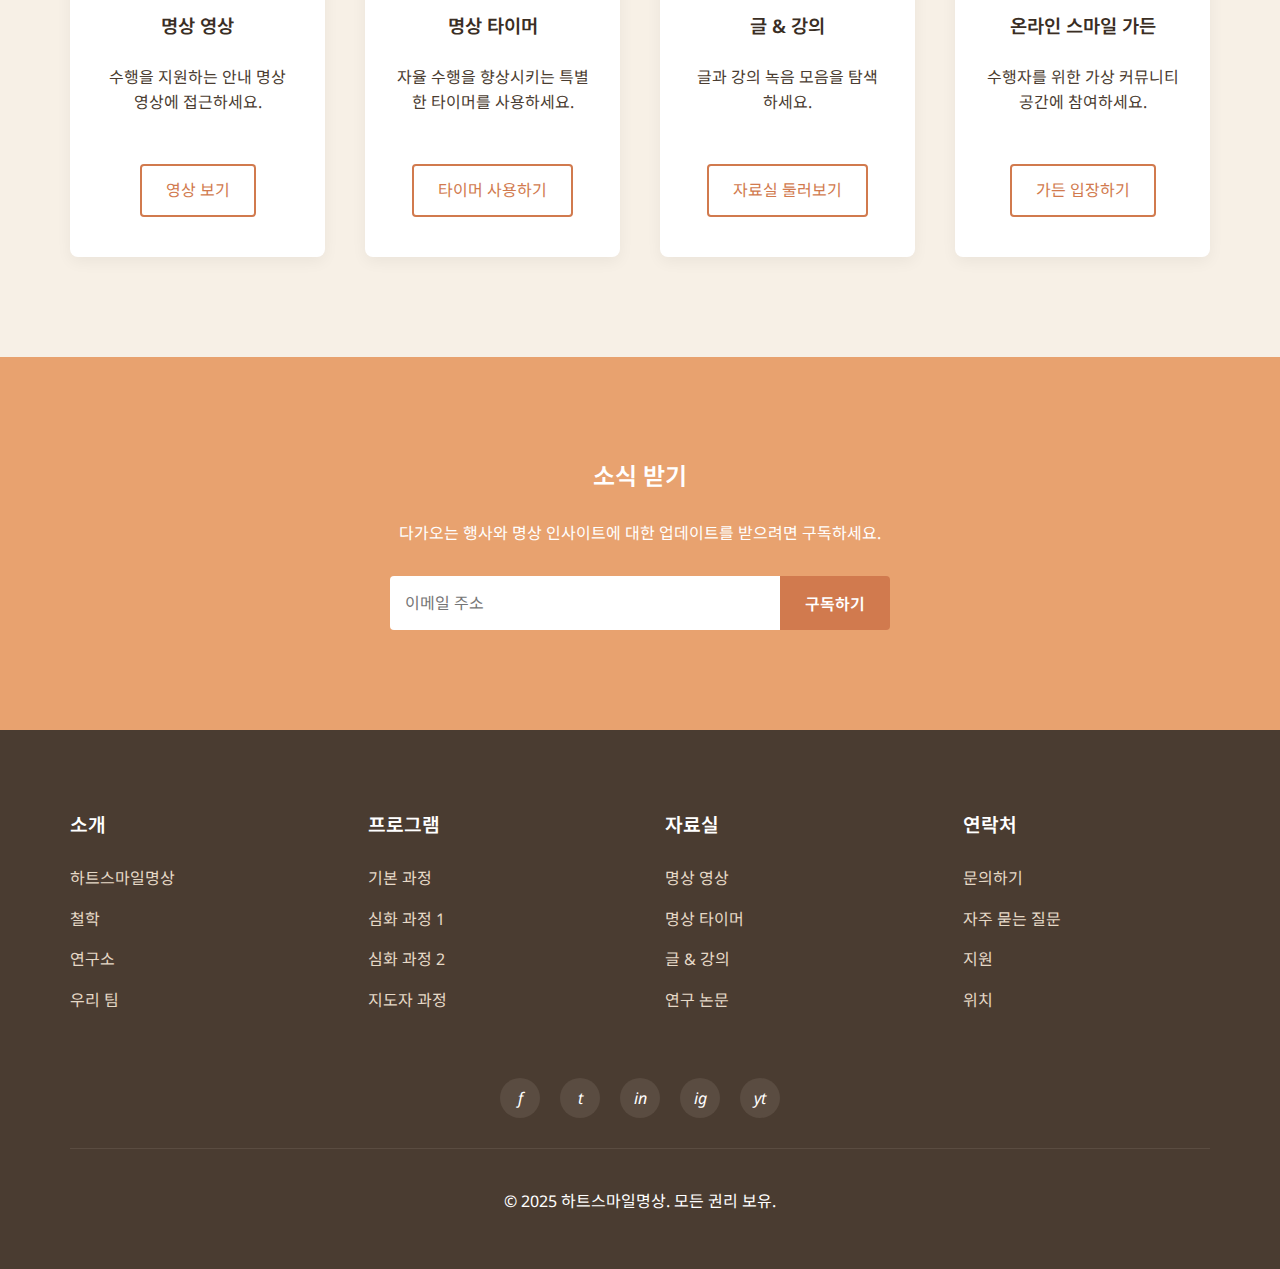
==== commit 496a14c1: "bugfix" ====
--- a/index.ko.html
+++ b/index.ko.html
@@ -15,26 +15,26 @@
                 <h1>하트스마일</h1>
             </div>
             
-            <div class="nav-container">
-                <nav class="nav-main">
-                    <ul>
-                        <li><a href="pages/about/index.ko.html">소개</a></li>
-                        <li><a href="pages/programs/index.ko.html">프로그램</a></li>
-                        <li><a href="pages/resources/index.ko.html">자료실</a></li>
-                        <li><a href="pages/research/index.ko.html">연구활동</a></li>
-                        <li><a href="pages/contact/index.ko.html">연락처</a></li>
-                        <li class="lang-switch">
-                            <a href="index.html" data-lang="en">EN</a>
-                            <a href="index.ko.html" class="active" data-lang="ko">KO</a>
-                        </li>
-                        <li class="auth-links">
-                            <a href="pages/login.ko.html">로그인</a>
-                        </li>
-                        <li class="auth-links">
-                            <a href="pages/register.ko.html" class="btn btn-outline">회원가입</a>
-                        </li>
-                    </ul>
-                </nav>
+            <nav class="nav-main">
+                <ul>
+                    <li><a href="pages/about/index.ko.html">소개</a></li>
+                    <li><a href="pages/programs/index.ko.html">프로그램</a></li>
+                    <li><a href="pages/resources/index.ko.html">자료실</a></li>
+                    <li><a href="pages/research/index.ko.html">연구활동</a></li>
+                    <li><a href="pages/contact/index.ko.html">연락처</a></li>
+                </ul>
+            </nav>
+            
+            <div class="nav-right">
+                <div class="lang-switch">
+                    <a href="index.html" data-lang="en">EN</a>
+                    <a href="index.ko.html" class="active" data-lang="ko">KO</a>
+                </div>
+                
+                <div class="auth-links">
+                    <a href="pages/login.ko.html">로그인</a>
+                    <a href="pages/register.ko.html" class="btn btn-outline">회원가입</a>
+                </div>
             </div>
             
             <div class="mobile-menu-toggle">
@@ -390,6 +390,5 @@
     </footer>
     
     <script src="js/main.js"></script>
-    <script src="js/language-switcher.js"></script>
 </body>
 </html>
--- a/css/style.css
+++ b/css/style.css
@@ -89,7 +89,6 @@
 
 .header-container {
     display: flex;
-    justify-content: space-between;
     align-items: center;
     padding: 15px 0;
 }
@@ -97,6 +96,7 @@
 .logo {
     display: flex;
     align-items: center;
+    margin-right: 40px;
 }
 
 .logo img {
@@ -110,27 +110,24 @@
 }
 
 /* UPDATED: Navigation styles for better alignment */
-.nav-container {
-    display: flex;
-    align-items: center;
-    justify-content: flex-end;
+.nav-main {
+    display: flex;
     flex-grow: 1;
 }
 
-.nav-main {
-    display: flex;
-    margin-right: 20px;
-}
-
 .nav-main ul {
     display: flex;
     list-style: none;
     align-items: center;
+    width: 100%;
 }
 
 .nav-main li {
-    margin-left: 30px;
-    position: relative;
+    margin-right: 30px;
+}
+
+.nav-main li:last-child {
+    margin-right: 0;
 }
 
 .nav-main a {
@@ -155,11 +152,17 @@
     width: 100%;
 }
 
-/* UPDATED: Language and auth links now part of main navigation */
+/* UPDATED: Language and auth links now properly aligned */
+.nav-right {
+    display: flex;
+    align-items: center;
+    margin-left: auto;
+}
+
 .lang-switch {
     display: flex;
     align-items: center;
-    margin-left: 20px;
+    margin-right: 20px;
 }
 
 .lang-switch a {
@@ -167,6 +170,7 @@
     border-radius: 4px;
     font-weight: 500;
     margin: 0 5px;
+    color: var(--text-color);
 }
 
 .lang-switch a.active {
@@ -176,12 +180,17 @@
 .auth-links {
     display: flex;
     align-items: center;
-    margin-left: 20px;
 }
 
 .auth-links a {
     margin-left: 15px;
     font-weight: 500;
+    color: var(--text-color);
+}
+
+.auth-links a.btn-outline {
+    padding: 8px 16px;
+    color: var(--accent-color);
 }
 
 .mobile-menu-toggle {
@@ -836,8 +845,13 @@
         display: none;
     }
     
+    .nav-right {
+        display: none;
+    }
+    
     .mobile-menu-toggle {
         display: block;
+        margin-left: auto;
     }
     
     .hero h2 {
@@ -856,10 +870,6 @@
 @media (max-width: 768px) {
     .container {
         padding: 0 40px;
-    }
-    
-    .header-right {
-        display: none;
     }
     
     .hero h2 {
